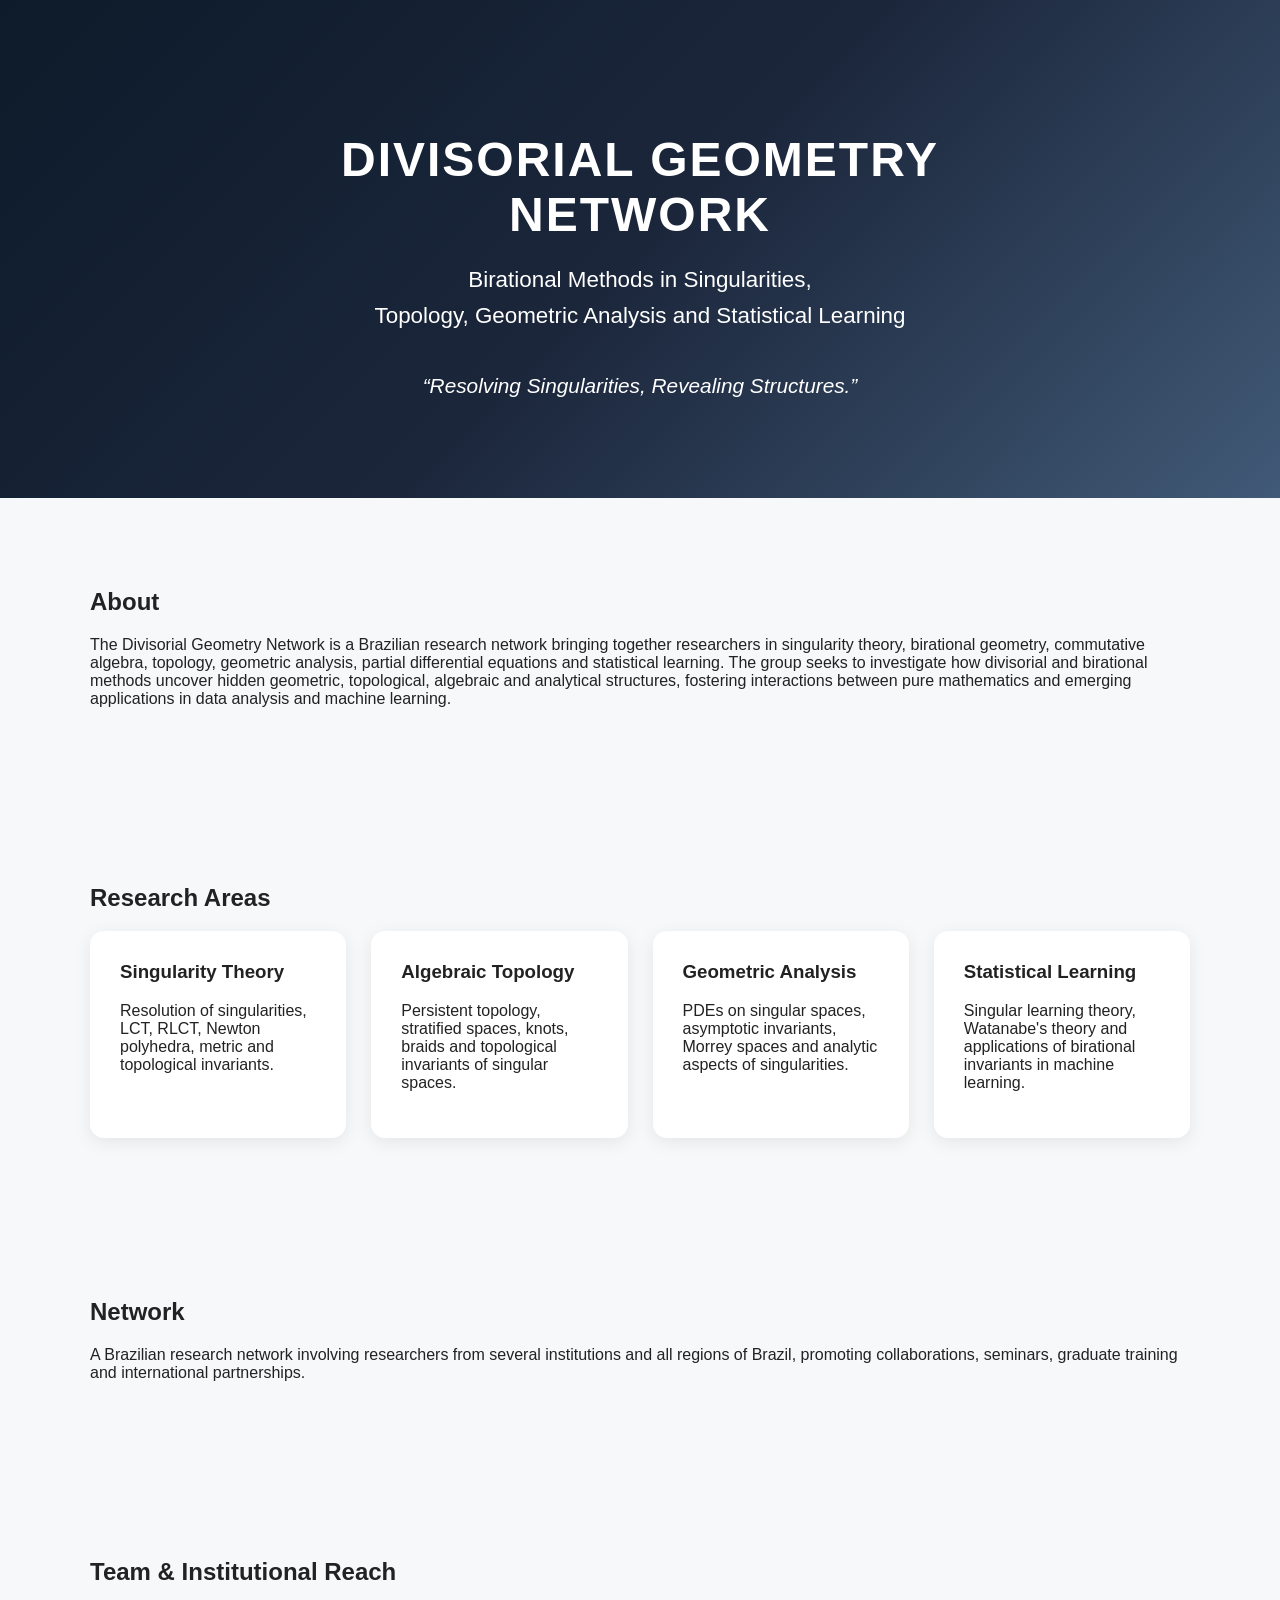
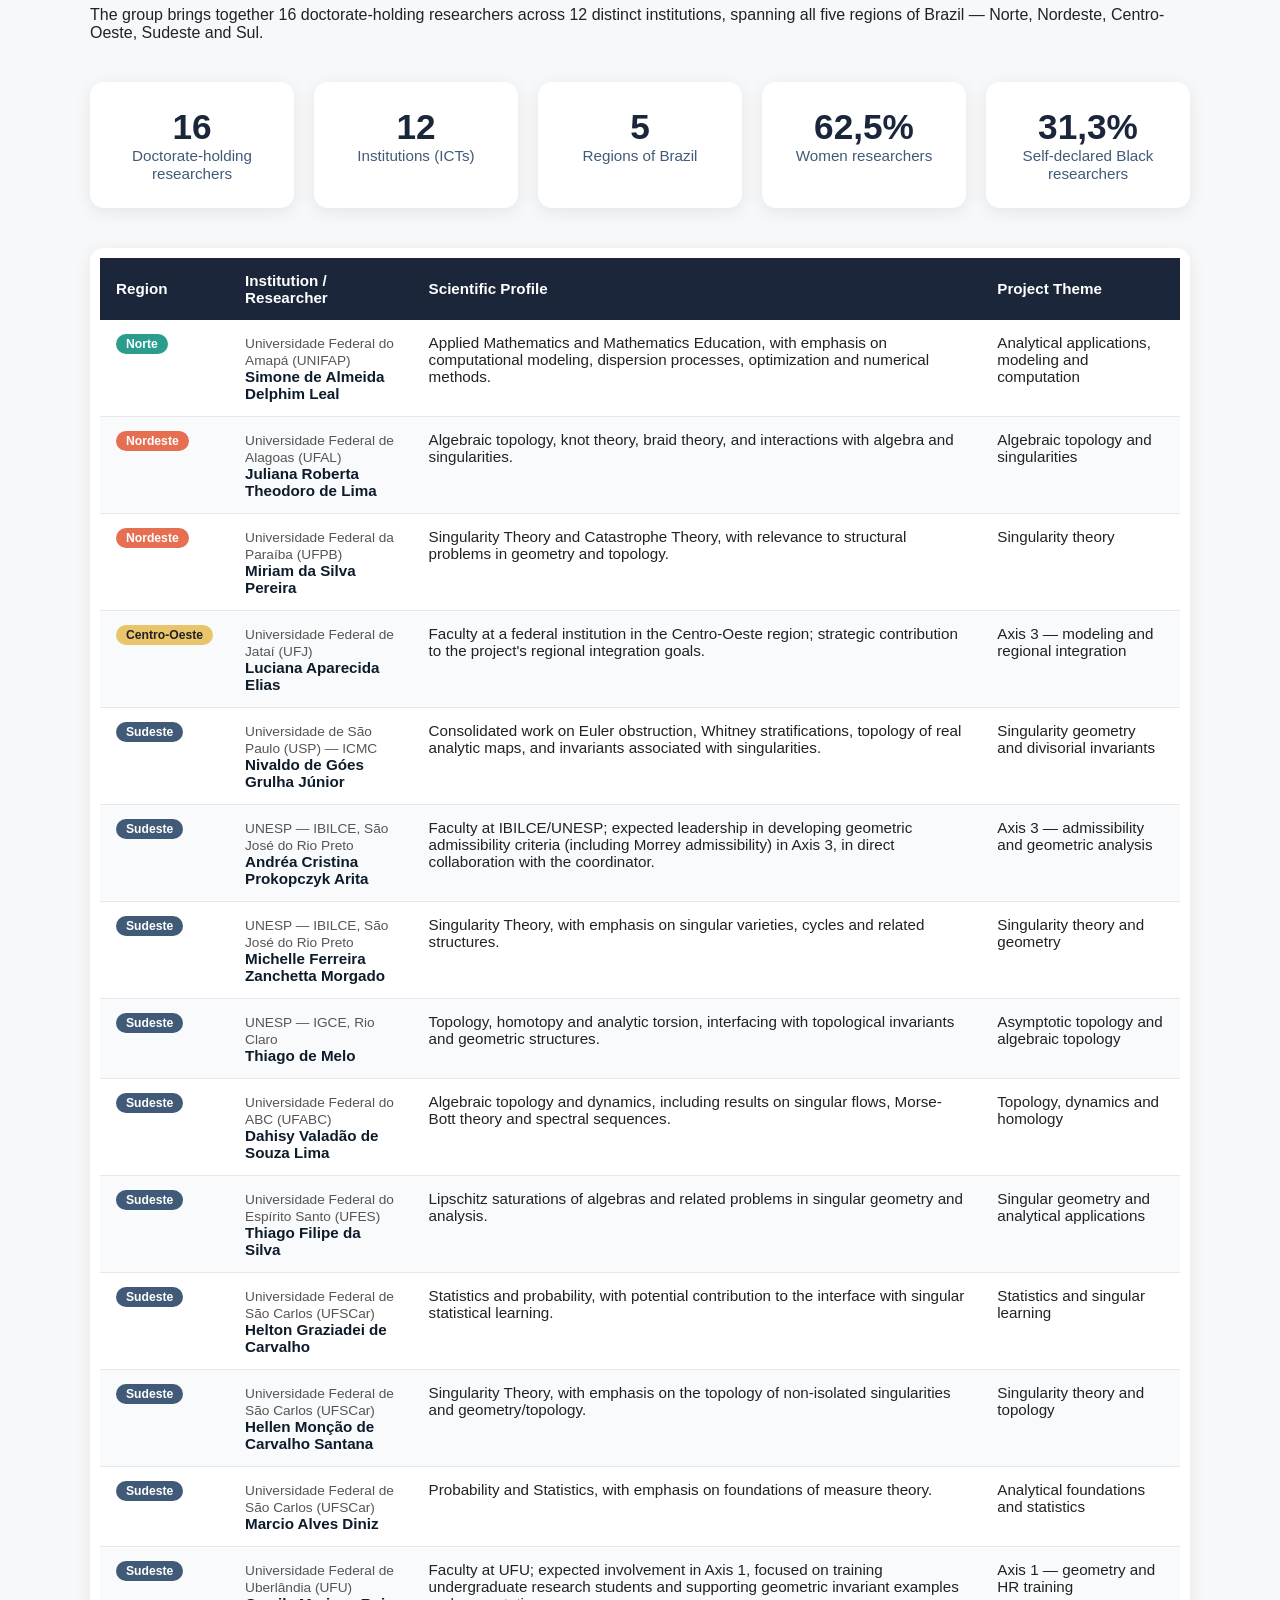
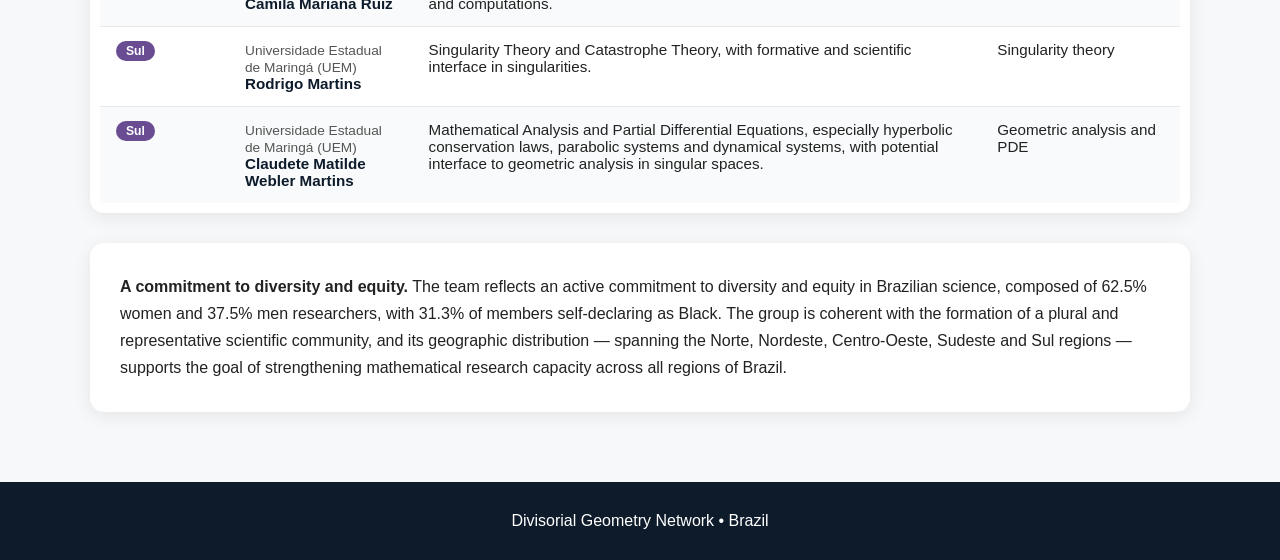
==== index.html @ b76a8fda "Add files via upload" ====
<!DOCTYPE html>
<html lang="en">
<head>
<meta charset="UTF-8">
<meta name="viewport" content="width=device-width, initial-scale=1.0">
<title>Divisorial Geometry Network</title>
<style>
body{
    margin:0;
    font-family: "Segoe UI", Arial, sans-serif;
    background:#f7f8fa;
    color:#222;
}
header{
    background:linear-gradient(135deg,#0d1b2a,#1b263b,#415a77);
    color:white;
    text-align:center;
    padding:100px 20px;
}
h1{
    font-size:3em;
    letter-spacing:2px;
    margin-bottom:20px;
}
.subtitle{
    font-size:1.4em;
    max-width:900px;
    margin:auto;
    line-height:1.6;
}
.institution{
    margin-top:30px;
    font-size:1.1em;
    opacity:0.9;
}
.motto{
    margin-top:40px;
    font-size:1.3em;
    font-style:italic;
}
section{
    max-width:1100px;
    margin:auto;
    padding:70px 30px;
}
.cards{
    display:grid;
    grid-template-columns:repeat(auto-fit,minmax(220px,1fr));
    gap:25px;
}
.card{
    background:white;
    border-radius:14px;
    padding:30px;
    box-shadow:0 4px 18px rgba(0,0,0,0.08);
}
.card h3{
    margin-top:0;
}
footer{
    background:#0d1b2a;
    color:white;
    text-align:center;
    padding:30px;
}
.stats{
    display:grid;
    grid-template-columns:repeat(auto-fit,minmax(180px,1fr));
    gap:20px;
    margin:40px 0;
}
.stat-box{
    background:white;
    border-radius:14px;
    padding:25px 15px;
    text-align:center;
    box-shadow:0 4px 18px rgba(0,0,0,0.08);
}
.stat-number{
    font-size:2.2em;
    font-weight:bold;
    color:#1b263b;
    display:block;
}
.stat-label{
    font-size:0.95em;
    color:#415a77;
    margin-top:6px;
}
.team-table-wrap{
    overflow-x:auto;
    background:white;
    border-radius:14px;
    box-shadow:0 4px 18px rgba(0,0,0,0.08);
    padding:10px;
}
table.team{
    width:100%;
    border-collapse:collapse;
    font-size:0.95em;
}
table.team th{
    background:#1b263b;
    color:white;
    text-align:left;
    padding:14px 16px;
    position:sticky;
    top:0;
}
table.team td{
    padding:14px 16px;
    border-bottom:1px solid #e6e8eb;
    vertical-align:top;
}
table.team tr:last-child td{
    border-bottom:none;
}
table.team tr:nth-child(even){
    background:#f9fafb;
}
.region-tag{
    display:inline-block;
    padding:3px 10px;
    border-radius:20px;
    font-size:0.8em;
    font-weight:600;
    color:white;
    white-space:nowrap;
}
.region-Norte{ background:#2a9d8f; }
.region-Nordeste{ background:#e76f51; }
.region-Centro-Oeste{ background:#e9c46a; color:#222; }
.region-Sudeste{ background:#415a77; }
.region-Sul{ background:#6a4c93; }
.researcher-name{
    font-weight:600;
    color:#0d1b2a;
}
.institution-name{
    color:#555;
    font-size:0.9em;
}
.diversity-note{
    background:white;
    border-radius:14px;
    padding:30px;
    box-shadow:0 4px 18px rgba(0,0,0,0.08);
    margin-top:30px;
    line-height:1.7;
}
</style>
</head>
<body>

<header>
    <h1>DIVISORIAL GEOMETRY<br>NETWORK</h1>

    <div class="subtitle">
        Birational Methods in Singularities,<br>
        Topology, Geometric Analysis and Statistical Learning
    </div>

    <div class="motto">
        “Resolving Singularities, Revealing Structures.”
    </div>
</header>

<section>
    <h2>About</h2>
    <p>
        The Divisorial Geometry Network is a Brazilian research network
        bringing together researchers in singularity theory, birational geometry,
        commutative algebra, topology, geometric analysis, partial differential
        equations and statistical learning. The group seeks to investigate how
        divisorial and birational methods uncover hidden geometric, topological,
        algebraic and analytical structures, fostering interactions between pure
        mathematics and emerging applications in data analysis and machine learning.
    </p>
</section>

<section>
    <h2>Research Areas</h2>

    <div class="cards">

        <div class="card">
            <h3>Singularity Theory</h3>
            <p>
                Resolution of singularities, LCT, RLCT, Newton polyhedra,
                metric and topological invariants.
            </p>
        </div>

        <div class="card">
            <h3>Algebraic Topology</h3>
            <p>
                Persistent topology, stratified spaces, knots, braids and
                topological invariants of singular spaces.
            </p>
        </div>

        <div class="card">
            <h3>Geometric Analysis</h3>
            <p>
                PDEs on singular spaces, asymptotic invariants,
                Morrey spaces and analytic aspects of singularities.
            </p>
        </div>

        <div class="card">
            <h3>Statistical Learning</h3>
            <p>
                Singular learning theory, Watanabe's theory and applications
                of birational invariants in machine learning.
            </p>
        </div>

    </div>
</section>

<section>
    <h2>Network</h2>
    <p>
        A Brazilian research network involving researchers from several
        institutions and all regions of Brazil, promoting collaborations,
        seminars, graduate training and international partnerships.
    </p>
</section>

<section>
    <h2>Team &amp; Institutional Reach</h2>
    <p>
        The group brings together 16 doctorate-holding researchers across 12
        distinct institutions, spanning all five regions of Brazil — Norte,
        Nordeste, Centro-Oeste, Sudeste and Sul.
    </p>

    <div class="stats">
        <div class="stat-box">
            <span class="stat-number">16</span>
            <span class="stat-label">Doctorate-holding researchers</span>
        </div>
        <div class="stat-box">
            <span class="stat-number">12</span>
            <span class="stat-label">Institutions (ICTs)</span>
        </div>
        <div class="stat-box">
            <span class="stat-number">5</span>
            <span class="stat-label">Regions of Brazil</span>
        </div>
        <div class="stat-box">
            <span class="stat-number">62,5%</span>
            <span class="stat-label">Women researchers</span>
        </div>
        <div class="stat-box">
            <span class="stat-number">31,3%</span>
            <span class="stat-label">Self-declared Black researchers</span>
        </div>
    </div>

    <div class="team-table-wrap">
        <table class="team">
            <thead>
                <tr>
                    <th>Region</th>
                    <th>Institution / Researcher</th>
                    <th>Scientific Profile</th>
                    <th>Project Theme</th>
                </tr>
            </thead>
            <tbody>
                <tr>
                    <td><span class="region-tag region-Norte">Norte</span></td>
                    <td><span class="institution-name">Universidade Federal do Amapá (UNIFAP)</span><br><span class="researcher-name">Simone de Almeida Delphim Leal</span></td>
                    <td>Applied Mathematics and Mathematics Education, with emphasis on computational modeling, dispersion processes, optimization and numerical methods.</td>
                    <td>Analytical applications, modeling and computation</td>
                </tr>
                <tr>
                    <td><span class="region-tag region-Nordeste">Nordeste</span></td>
                    <td><span class="institution-name">Universidade Federal de Alagoas (UFAL)</span><br><span class="researcher-name">Juliana Roberta Theodoro de Lima</span></td>
                    <td>Algebraic topology, knot theory, braid theory, and interactions with algebra and singularities.</td>
                    <td>Algebraic topology and singularities</td>
                </tr>
                <tr>
                    <td><span class="region-tag region-Nordeste">Nordeste</span></td>
                    <td><span class="institution-name">Universidade Federal da Paraíba (UFPB)</span><br><span class="researcher-name">Miriam da Silva Pereira</span></td>
                    <td>Singularity Theory and Catastrophe Theory, with relevance to structural problems in geometry and topology.</td>
                    <td>Singularity theory</td>
                </tr>
                <tr>
                    <td><span class="region-tag region-Centro-Oeste">Centro-Oeste</span></td>
                    <td><span class="institution-name">Universidade Federal de Jataí (UFJ)</span><br><span class="researcher-name">Luciana Aparecida Elias</span></td>
                    <td>Faculty at a federal institution in the Centro-Oeste region; strategic contribution to the project's regional integration goals.</td>
                    <td>Axis 3 — modeling and regional integration</td>
                </tr>
                <tr>
                    <td><span class="region-tag region-Sudeste">Sudeste</span></td>
                    <td><span class="institution-name">Universidade de São Paulo (USP) — ICMC</span><br><span class="researcher-name">Nivaldo de Góes Grulha Júnior</span></td>
                    <td>Consolidated work on Euler obstruction, Whitney stratifications, topology of real analytic maps, and invariants associated with singularities.</td>
                    <td>Singularity geometry and divisorial invariants</td>
                </tr>
                <tr>
                    <td><span class="region-tag region-Sudeste">Sudeste</span></td>
                    <td><span class="institution-name">UNESP — IBILCE, São José do Rio Preto</span><br><span class="researcher-name">Andréa Cristina Prokopczyk Arita</span></td>
                    <td>Faculty at IBILCE/UNESP; expected leadership in developing geometric admissibility criteria (including Morrey admissibility) in Axis 3, in direct collaboration with the coordinator.</td>
                    <td>Axis 3 — admissibility and geometric analysis</td>
                </tr>
                <tr>
                    <td><span class="region-tag region-Sudeste">Sudeste</span></td>
                    <td><span class="institution-name">UNESP — IBILCE, São José do Rio Preto</span><br><span class="researcher-name">Michelle Ferreira Zanchetta Morgado</span></td>
                    <td>Singularity Theory, with emphasis on singular varieties, cycles and related structures.</td>
                    <td>Singularity theory and geometry</td>
                </tr>
                <tr>
                    <td><span class="region-tag region-Sudeste">Sudeste</span></td>
                    <td><span class="institution-name">UNESP — IGCE, Rio Claro</span><br><span class="researcher-name">Thiago de Melo</span></td>
                    <td>Topology, homotopy and analytic torsion, interfacing with topological invariants and geometric structures.</td>
                    <td>Asymptotic topology and algebraic topology</td>
                </tr>
                <tr>
                    <td><span class="region-tag region-Sudeste">Sudeste</span></td>
                    <td><span class="institution-name">Universidade Federal do ABC (UFABC)</span><br><span class="researcher-name">Dahisy Valadão de Souza Lima</span></td>
                    <td>Algebraic topology and dynamics, including results on singular flows, Morse-Bott theory and spectral sequences.</td>
                    <td>Topology, dynamics and homology</td>
                </tr>
                <tr>
                    <td><span class="region-tag region-Sudeste">Sudeste</span></td>
                    <td><span class="institution-name">Universidade Federal do Espírito Santo (UFES)</span><br><span class="researcher-name">Thiago Filipe da Silva</span></td>
                    <td>Lipschitz saturations of algebras and related problems in singular geometry and analysis.</td>
                    <td>Singular geometry and analytical applications</td>
                </tr>
                <tr>
                    <td><span class="region-tag region-Sudeste">Sudeste</span></td>
                    <td><span class="institution-name">Universidade Federal de São Carlos (UFSCar)</span><br><span class="researcher-name">Helton Graziadei de Carvalho</span></td>
                    <td>Statistics and probability, with potential contribution to the interface with singular statistical learning.</td>
                    <td>Statistics and singular learning</td>
                </tr>
                <tr>
                    <td><span class="region-tag region-Sudeste">Sudeste</span></td>
                    <td><span class="institution-name">Universidade Federal de São Carlos (UFSCar)</span><br><span class="researcher-name">Hellen Monção de Carvalho Santana</span></td>
                    <td>Singularity Theory, with emphasis on the topology of non-isolated singularities and geometry/topology.</td>
                    <td>Singularity theory and topology</td>
                </tr>
                <tr>
                    <td><span class="region-tag region-Sudeste">Sudeste</span></td>
                    <td><span class="institution-name">Universidade Federal de São Carlos (UFSCar)</span><br><span class="researcher-name">Marcio Alves Diniz</span></td>
                    <td>Probability and Statistics, with emphasis on foundations of measure theory.</td>
                    <td>Analytical foundations and statistics</td>
                </tr>
                <tr>
                    <td><span class="region-tag region-Sudeste">Sudeste</span></td>
                    <td><span class="institution-name">Universidade Federal de Uberlândia (UFU)</span><br><span class="researcher-name">Camila Mariana Ruiz</span></td>
                    <td>Faculty at UFU; expected involvement in Axis 1, focused on training undergraduate research students and supporting geometric invariant examples and computations.</td>
                    <td>Axis 1 — geometry and HR training</td>
                </tr>
                <tr>
                    <td><span class="region-tag region-Sul">Sul</span></td>
                    <td><span class="institution-name">Universidade Estadual de Maringá (UEM)</span><br><span class="researcher-name">Rodrigo Martins</span></td>
                    <td>Singularity Theory and Catastrophe Theory, with formative and scientific interface in singularities.</td>
                    <td>Singularity theory</td>
                </tr>
                <tr>
                    <td><span class="region-tag region-Sul">Sul</span></td>
                    <td><span class="institution-name">Universidade Estadual de Maringá (UEM)</span><br><span class="researcher-name">Claudete Matilde Webler Martins</span></td>
                    <td>Mathematical Analysis and Partial Differential Equations, especially hyperbolic conservation laws, parabolic systems and dynamical systems, with potential interface to geometric analysis in singular spaces.</td>
                    <td>Geometric analysis and PDE</td>
                </tr>
            </tbody>
        </table>
    </div>

    <div class="diversity-note">
        <strong>A commitment to diversity and equity.</strong> The team reflects
        an active commitment to diversity and equity in Brazilian science,
        composed of 62.5% women and 37.5% men researchers, with 31.3% of
        members self-declaring as Black. The group is coherent with the
        formation of a plural and representative scientific community, and its
        geographic distribution — spanning the Norte, Nordeste, Centro-Oeste,
        Sudeste and Sul regions — supports the goal of strengthening
        mathematical research capacity across all regions of Brazil.
    </div>
</section>

<footer>
    Divisorial Geometry Network • Brazil
</footer>

</body>
</html>
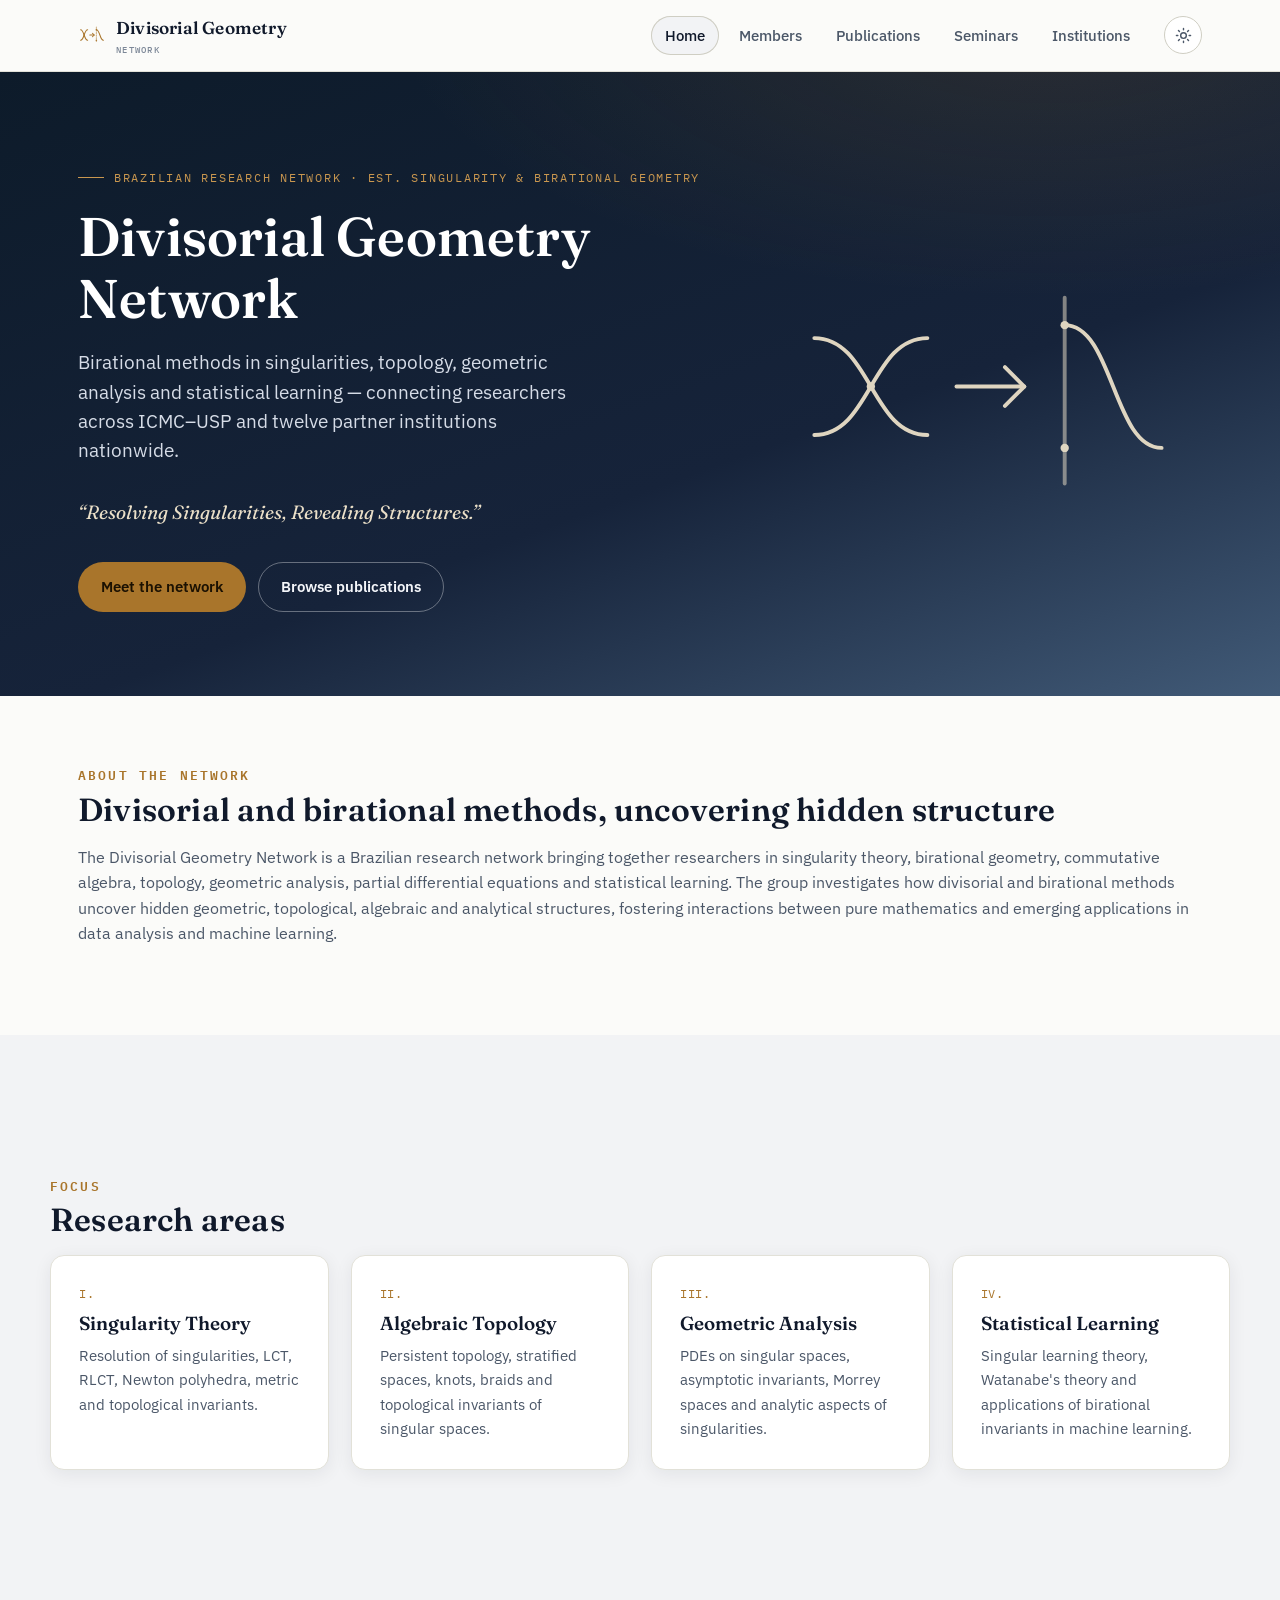
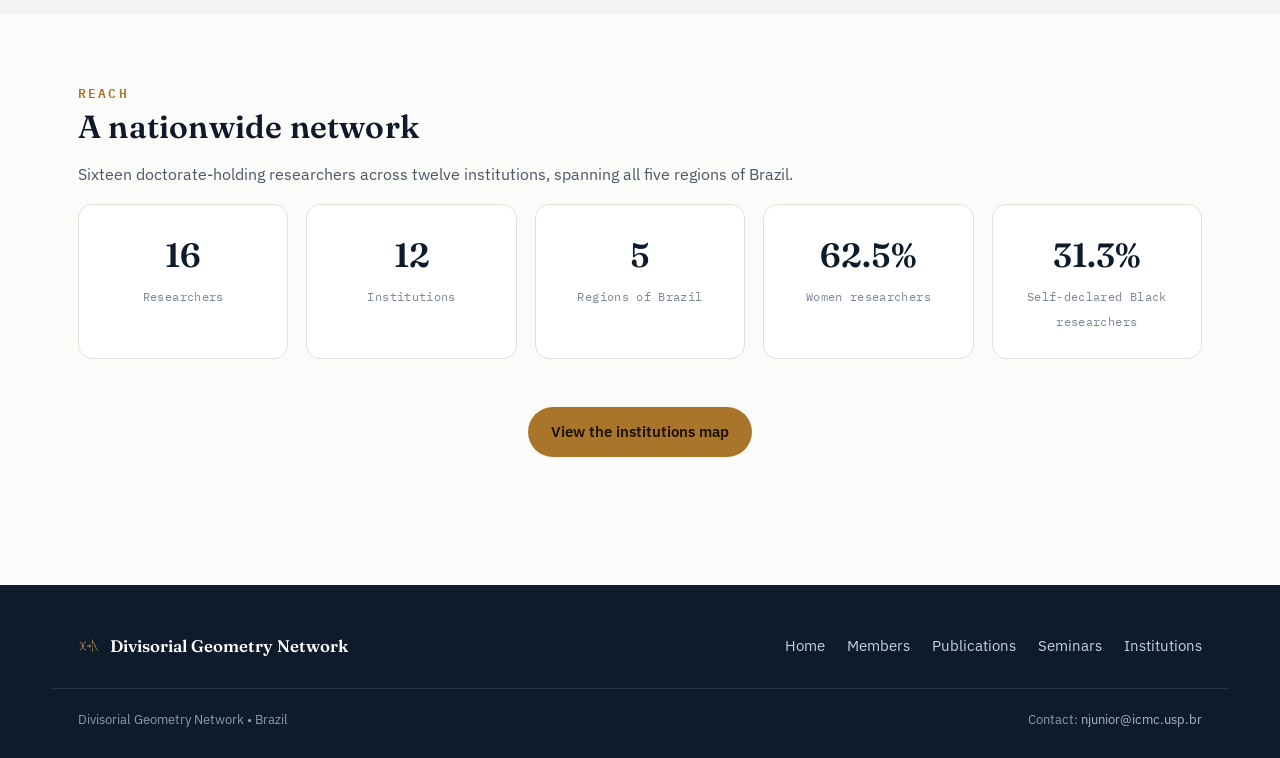
==== commit 4373e9e8: "Add files via upload" ====
--- a/index.html
+++ b/index.html
@@ -1,390 +1,106 @@
-
 <!DOCTYPE html>
 <html lang="en">
 <head>
 <meta charset="UTF-8">
 <meta name="viewport" content="width=device-width, initial-scale=1.0">
 <title>Divisorial Geometry Network</title>
-<style>
-body{
-    margin:0;
-    font-family: "Segoe UI", Arial, sans-serif;
-    background:#f7f8fa;
-    color:#222;
-}
-header{
-    background:linear-gradient(135deg,#0d1b2a,#1b263b,#415a77);
-    color:white;
-    text-align:center;
-    padding:100px 20px;
-}
-h1{
-    font-size:3em;
-    letter-spacing:2px;
-    margin-bottom:20px;
-}
-.subtitle{
-    font-size:1.4em;
-    max-width:900px;
-    margin:auto;
-    line-height:1.6;
-}
-.institution{
-    margin-top:30px;
-    font-size:1.1em;
-    opacity:0.9;
-}
-.motto{
-    margin-top:40px;
-    font-size:1.3em;
-    font-style:italic;
-}
-section{
-    max-width:1100px;
-    margin:auto;
-    padding:70px 30px;
-}
-.cards{
-    display:grid;
-    grid-template-columns:repeat(auto-fit,minmax(220px,1fr));
-    gap:25px;
-}
-.card{
-    background:white;
-    border-radius:14px;
-    padding:30px;
-    box-shadow:0 4px 18px rgba(0,0,0,0.08);
-}
-.card h3{
-    margin-top:0;
-}
-footer{
-    background:#0d1b2a;
-    color:white;
-    text-align:center;
-    padding:30px;
-}
-.stats{
-    display:grid;
-    grid-template-columns:repeat(auto-fit,minmax(180px,1fr));
-    gap:20px;
-    margin:40px 0;
-}
-.stat-box{
-    background:white;
-    border-radius:14px;
-    padding:25px 15px;
-    text-align:center;
-    box-shadow:0 4px 18px rgba(0,0,0,0.08);
-}
-.stat-number{
-    font-size:2.2em;
-    font-weight:bold;
-    color:#1b263b;
-    display:block;
-}
-.stat-label{
-    font-size:0.95em;
-    color:#415a77;
-    margin-top:6px;
-}
-.team-table-wrap{
-    overflow-x:auto;
-    background:white;
-    border-radius:14px;
-    box-shadow:0 4px 18px rgba(0,0,0,0.08);
-    padding:10px;
-}
-table.team{
-    width:100%;
-    border-collapse:collapse;
-    font-size:0.95em;
-}
-table.team th{
-    background:#1b263b;
-    color:white;
-    text-align:left;
-    padding:14px 16px;
-    position:sticky;
-    top:0;
-}
-table.team td{
-    padding:14px 16px;
-    border-bottom:1px solid #e6e8eb;
-    vertical-align:top;
-}
-table.team tr:last-child td{
-    border-bottom:none;
-}
-table.team tr:nth-child(even){
-    background:#f9fafb;
-}
-.region-tag{
-    display:inline-block;
-    padding:3px 10px;
-    border-radius:20px;
-    font-size:0.8em;
-    font-weight:600;
-    color:white;
-    white-space:nowrap;
-}
-.region-Norte{ background:#2a9d8f; }
-.region-Nordeste{ background:#e76f51; }
-.region-Centro-Oeste{ background:#e9c46a; color:#222; }
-.region-Sudeste{ background:#415a77; }
-.region-Sul{ background:#6a4c93; }
-.researcher-name{
-    font-weight:600;
-    color:#0d1b2a;
-}
-.institution-name{
-    color:#555;
-    font-size:0.9em;
-}
-.diversity-note{
-    background:white;
-    border-radius:14px;
-    padding:30px;
-    box-shadow:0 4px 18px rgba(0,0,0,0.08);
-    margin-top:30px;
-    line-height:1.7;
-}
-</style>
+<meta name="description" content="A Brazilian research network working at the intersection of singularity theory, birational geometry, topology, geometric analysis and statistical learning.">
+<link rel="icon" href="data:image/svg+xml,%3Csvg xmlns='http://www.w3.org/2000/svg' viewBox='0 0 64 64'%3E%3Cg fill='none' stroke='%230D1B2A' stroke-width='3'%3E%3Cpath d='M6 20 C 14 20, 14 44, 22 44'/%3E%3Cpath d='M6 44 C 14 44, 14 20, 22 20'/%3E%3Cline x1='42' y1='14' x2='42' y2='50'/%3E%3Cpath d='M42 20 C 50 20, 50 44, 58 44'/%3E%3C/g%3E%3C/svg%3E">
+<link rel="stylesheet" href="assets/style.css">
 </head>
 <body>
 
-<header>
-    <h1>DIVISORIAL GEOMETRY<br>NETWORK</h1>
+<div id="site-header"></div>
 
-    <div class="subtitle">
-        Birational Methods in Singularities,<br>
-        Topology, Geometric Analysis and Statistical Learning
+<main id="main">
+
+  <section class="hero">
+    <div class="hero-inner">
+      <div>
+        <div class="hero-eyebrow">Brazilian research network &middot; est. singularity &amp; birational geometry</div>
+        <h1>Divisorial Geometry Network</h1>
+        <p class="lede">Birational methods in singularities, topology, geometric analysis and statistical learning — connecting researchers across ICMC&ndash;USP and twelve partner institutions nationwide.</p>
+        <div class="hero-motto">&ldquo;Resolving Singularities, Revealing Structures.&rdquo;</div>
+        <div class="hero-actions">
+          <a class="btn btn-primary" href="members.html">Meet the network</a>
+          <a class="btn btn-ghost" href="publications.html">Browse publications</a>
+        </div>
+      </div>
+      <div class="hero-diagram" aria-hidden="true">
+        <svg viewBox="0 0 260 200" xmlns="http://www.w3.org/2000/svg" fill="none" stroke="currentColor" stroke-width="2.4" stroke-linecap="round" stroke-linejoin="round">
+          <path d="M20 70 C 55 70, 55 130, 90 130" />
+          <path d="M20 130 C 55 130, 55 70, 90 70" />
+          <circle cx="55" cy="100" r="2.6" fill="currentColor" stroke="none" />
+          <path d="M108 100 H 150" />
+          <path d="M138 88 L 150 100 L 138 112" />
+          <line x1="175" y1="45" x2="175" y2="160" stroke-dasharray="4 5" opacity="0.55" />
+          <path d="M175 62 C 205 62, 205 138, 235 138" />
+          <circle cx="175" cy="62" r="2.6" fill="currentColor" stroke="none" />
+          <circle cx="175" cy="138" r="2.6" fill="currentColor" stroke="none" />
+        </svg>
+      </div>
     </div>
+  </section>
 
-    <div class="motto">
-        “Resolving Singularities, Revealing Structures.”
+  <section class="section" id="about">
+    <h2><span class="eyebrow">About the network</span>Divisorial and birational methods, uncovering hidden structure</h2>
+    <p>
+      The Divisorial Geometry Network is a Brazilian research network bringing together
+      researchers in singularity theory, birational geometry, commutative algebra, topology,
+      geometric analysis, partial differential equations and statistical learning. The group
+      investigates how divisorial and birational methods uncover hidden geometric, topological,
+      algebraic and analytical structures, fostering interactions between pure mathematics and
+      emerging applications in data analysis and machine learning.
+    </p>
+  </section>
+
+  <section class="section alt">
+    <div class="container">
+      <h2><span class="eyebrow">Focus</span>Research areas</h2>
+      <div class="cards">
+        <div class="card">
+          <span class="card-index">I.</span>
+          <h3>Singularity Theory</h3>
+          <p>Resolution of singularities, LCT, RLCT, Newton polyhedra, metric and topological invariants.</p>
+        </div>
+        <div class="card">
+          <span class="card-index">II.</span>
+          <h3>Algebraic Topology</h3>
+          <p>Persistent topology, stratified spaces, knots, braids and topological invariants of singular spaces.</p>
+        </div>
+        <div class="card">
+          <span class="card-index">III.</span>
+          <h3>Geometric Analysis</h3>
+          <p>PDEs on singular spaces, asymptotic invariants, Morrey spaces and analytic aspects of singularities.</p>
+        </div>
+        <div class="card">
+          <span class="card-index">IV.</span>
+          <h3>Statistical Learning</h3>
+          <p>Singular learning theory, Watanabe's theory and applications of birational invariants in machine learning.</p>
+        </div>
+      </div>
     </div>
-</header>
+  </section>
 
-<section>
-    <h2>About</h2>
-    <p>
-        The Divisorial Geometry Network is a Brazilian research network
-        bringing together researchers in singularity theory, birational geometry,
-        commutative algebra, topology, geometric analysis, partial differential
-        equations and statistical learning. The group seeks to investigate how
-        divisorial and birational methods uncover hidden geometric, topological,
-        algebraic and analytical structures, fostering interactions between pure
-        mathematics and emerging applications in data analysis and machine learning.
+  <section class="section">
+    <h2><span class="eyebrow">Reach</span>A nationwide network</h2>
+    <p>Sixteen doctorate-holding researchers across twelve institutions, spanning all five regions of Brazil.</p>
+    <div class="stats">
+      <div class="stat-box"><span class="stat-number">16</span><span class="stat-label">Researchers</span></div>
+      <div class="stat-box"><span class="stat-number">12</span><span class="stat-label">Institutions</span></div>
+      <div class="stat-box"><span class="stat-number">5</span><span class="stat-label">Regions of Brazil</span></div>
+      <div class="stat-box"><span class="stat-number">62.5%</span><span class="stat-label">Women researchers</span></div>
+      <div class="stat-box"><span class="stat-number">31.3%</span><span class="stat-label">Self-declared Black researchers</span></div>
+    </div>
+    <p class="text-center mt-lg">
+      <a class="btn btn-primary" href="institutions.html">View the institutions map</a>
     </p>
-</section>
+  </section>
 
-<section>
-    <h2>Research Areas</h2>
+</main>
 
-    <div class="cards">
+<div id="site-footer"></div>
 
-        <div class="card">
-            <h3>Singularity Theory</h3>
-            <p>
-                Resolution of singularities, LCT, RLCT, Newton polyhedra,
-                metric and topological invariants.
-            </p>
-        </div>
-
-        <div class="card">
-            <h3>Algebraic Topology</h3>
-            <p>
-                Persistent topology, stratified spaces, knots, braids and
-                topological invariants of singular spaces.
-            </p>
-        </div>
-
-        <div class="card">
-            <h3>Geometric Analysis</h3>
-            <p>
-                PDEs on singular spaces, asymptotic invariants,
-                Morrey spaces and analytic aspects of singularities.
-            </p>
-        </div>
-
-        <div class="card">
-            <h3>Statistical Learning</h3>
-            <p>
-                Singular learning theory, Watanabe's theory and applications
-                of birational invariants in machine learning.
-            </p>
-        </div>
-
-    </div>
-</section>
-
-<section>
-    <h2>Network</h2>
-    <p>
-        A Brazilian research network involving researchers from several
-        institutions and all regions of Brazil, promoting collaborations,
-        seminars, graduate training and international partnerships.
-    </p>
-</section>
-
-<section>
-    <h2>Team &amp; Institutional Reach</h2>
-    <p>
-        The group brings together 16 doctorate-holding researchers across 12
-        distinct institutions, spanning all five regions of Brazil — Norte,
-        Nordeste, Centro-Oeste, Sudeste and Sul.
-    </p>
-
-    <div class="stats">
-        <div class="stat-box">
-            <span class="stat-number">16</span>
-            <span class="stat-label">Doctorate-holding researchers</span>
-        </div>
-        <div class="stat-box">
-            <span class="stat-number">12</span>
-            <span class="stat-label">Institutions (ICTs)</span>
-        </div>
-        <div class="stat-box">
-            <span class="stat-number">5</span>
-            <span class="stat-label">Regions of Brazil</span>
-        </div>
-        <div class="stat-box">
-            <span class="stat-number">62,5%</span>
-            <span class="stat-label">Women researchers</span>
-        </div>
-        <div class="stat-box">
-            <span class="stat-number">31,3%</span>
-            <span class="stat-label">Self-declared Black researchers</span>
-        </div>
-    </div>
-
-    <div class="team-table-wrap">
-        <table class="team">
-            <thead>
-                <tr>
-                    <th>Region</th>
-                    <th>Institution / Researcher</th>
-                    <th>Scientific Profile</th>
-                    <th>Project Theme</th>
-                </tr>
-            </thead>
-            <tbody>
-                <tr>
-                    <td><span class="region-tag region-Norte">Norte</span></td>
-                    <td><span class="institution-name">Universidade Federal do Amapá (UNIFAP)</span><br><span class="researcher-name">Simone de Almeida Delphim Leal</span></td>
-                    <td>Applied Mathematics and Mathematics Education, with emphasis on computational modeling, dispersion processes, optimization and numerical methods.</td>
-                    <td>Analytical applications, modeling and computation</td>
-                </tr>
-                <tr>
-                    <td><span class="region-tag region-Nordeste">Nordeste</span></td>
-                    <td><span class="institution-name">Universidade Federal de Alagoas (UFAL)</span><br><span class="researcher-name">Juliana Roberta Theodoro de Lima</span></td>
-                    <td>Algebraic topology, knot theory, braid theory, and interactions with algebra and singularities.</td>
-                    <td>Algebraic topology and singularities</td>
-                </tr>
-                <tr>
-                    <td><span class="region-tag region-Nordeste">Nordeste</span></td>
-                    <td><span class="institution-name">Universidade Federal da Paraíba (UFPB)</span><br><span class="researcher-name">Miriam da Silva Pereira</span></td>
-                    <td>Singularity Theory and Catastrophe Theory, with relevance to structural problems in geometry and topology.</td>
-                    <td>Singularity theory</td>
-                </tr>
-                <tr>
-                    <td><span class="region-tag region-Centro-Oeste">Centro-Oeste</span></td>
-                    <td><span class="institution-name">Universidade Federal de Jataí (UFJ)</span><br><span class="researcher-name">Luciana Aparecida Elias</span></td>
-                    <td>Faculty at a federal institution in the Centro-Oeste region; strategic contribution to the project's regional integration goals.</td>
-                    <td>Axis 3 — modeling and regional integration</td>
-                </tr>
-                <tr>
-                    <td><span class="region-tag region-Sudeste">Sudeste</span></td>
-                    <td><span class="institution-name">Universidade de São Paulo (USP) — ICMC</span><br><span class="researcher-name">Nivaldo de Góes Grulha Júnior</span></td>
-                    <td>Consolidated work on Euler obstruction, Whitney stratifications, topology of real analytic maps, and invariants associated with singularities.</td>
-                    <td>Singularity geometry and divisorial invariants</td>
-                </tr>
-                <tr>
-                    <td><span class="region-tag region-Sudeste">Sudeste</span></td>
-                    <td><span class="institution-name">UNESP — IBILCE, São José do Rio Preto</span><br><span class="researcher-name">Andréa Cristina Prokopczyk Arita</span></td>
-                    <td>Faculty at IBILCE/UNESP; expected leadership in developing geometric admissibility criteria (including Morrey admissibility) in Axis 3, in direct collaboration with the coordinator.</td>
-                    <td>Axis 3 — admissibility and geometric analysis</td>
-                </tr>
-                <tr>
-                    <td><span class="region-tag region-Sudeste">Sudeste</span></td>
-                    <td><span class="institution-name">UNESP — IBILCE, São José do Rio Preto</span><br><span class="researcher-name">Michelle Ferreira Zanchetta Morgado</span></td>
-                    <td>Singularity Theory, with emphasis on singular varieties, cycles and related structures.</td>
-                    <td>Singularity theory and geometry</td>
-                </tr>
-                <tr>
-                    <td><span class="region-tag region-Sudeste">Sudeste</span></td>
-                    <td><span class="institution-name">UNESP — IGCE, Rio Claro</span><br><span class="researcher-name">Thiago de Melo</span></td>
-                    <td>Topology, homotopy and analytic torsion, interfacing with topological invariants and geometric structures.</td>
-                    <td>Asymptotic topology and algebraic topology</td>
-                </tr>
-                <tr>
-                    <td><span class="region-tag region-Sudeste">Sudeste</span></td>
-                    <td><span class="institution-name">Universidade Federal do ABC (UFABC)</span><br><span class="researcher-name">Dahisy Valadão de Souza Lima</span></td>
-                    <td>Algebraic topology and dynamics, including results on singular flows, Morse-Bott theory and spectral sequences.</td>
-                    <td>Topology, dynamics and homology</td>
-                </tr>
-                <tr>
-                    <td><span class="region-tag region-Sudeste">Sudeste</span></td>
-                    <td><span class="institution-name">Universidade Federal do Espírito Santo (UFES)</span><br><span class="researcher-name">Thiago Filipe da Silva</span></td>
-                    <td>Lipschitz saturations of algebras and related problems in singular geometry and analysis.</td>
-                    <td>Singular geometry and analytical applications</td>
-                </tr>
-                <tr>
-                    <td><span class="region-tag region-Sudeste">Sudeste</span></td>
-                    <td><span class="institution-name">Universidade Federal de São Carlos (UFSCar)</span><br><span class="researcher-name">Helton Graziadei de Carvalho</span></td>
-                    <td>Statistics and probability, with potential contribution to the interface with singular statistical learning.</td>
-                    <td>Statistics and singular learning</td>
-                </tr>
-                <tr>
-                    <td><span class="region-tag region-Sudeste">Sudeste</span></td>
-                    <td><span class="institution-name">Universidade Federal de São Carlos (UFSCar)</span><br><span class="researcher-name">Hellen Monção de Carvalho Santana</span></td>
-                    <td>Singularity Theory, with emphasis on the topology of non-isolated singularities and geometry/topology.</td>
-                    <td>Singularity theory and topology</td>
-                </tr>
-                <tr>
-                    <td><span class="region-tag region-Sudeste">Sudeste</span></td>
-                    <td><span class="institution-name">Universidade Federal de São Carlos (UFSCar)</span><br><span class="researcher-name">Marcio Alves Diniz</span></td>
-                    <td>Probability and Statistics, with emphasis on foundations of measure theory.</td>
-                    <td>Analytical foundations and statistics</td>
-                </tr>
-                <tr>
-                    <td><span class="region-tag region-Sudeste">Sudeste</span></td>
-                    <td><span class="institution-name">Universidade Federal de Uberlândia (UFU)</span><br><span class="researcher-name">Camila Mariana Ruiz</span></td>
-                    <td>Faculty at UFU; expected involvement in Axis 1, focused on training undergraduate research students and supporting geometric invariant examples and computations.</td>
-                    <td>Axis 1 — geometry and HR training</td>
-                </tr>
-                <tr>
-                    <td><span class="region-tag region-Sul">Sul</span></td>
-                    <td><span class="institution-name">Universidade Estadual de Maringá (UEM)</span><br><span class="researcher-name">Rodrigo Martins</span></td>
-                    <td>Singularity Theory and Catastrophe Theory, with formative and scientific interface in singularities.</td>
-                    <td>Singularity theory</td>
-                </tr>
-                <tr>
-                    <td><span class="region-tag region-Sul">Sul</span></td>
-                    <td><span class="institution-name">Universidade Estadual de Maringá (UEM)</span><br><span class="researcher-name">Claudete Matilde Webler Martins</span></td>
-                    <td>Mathematical Analysis and Partial Differential Equations, especially hyperbolic conservation laws, parabolic systems and dynamical systems, with potential interface to geometric analysis in singular spaces.</td>
-                    <td>Geometric analysis and PDE</td>
-                </tr>
-            </tbody>
-        </table>
-    </div>
-
-    <div class="diversity-note">
-        <strong>A commitment to diversity and equity.</strong> The team reflects
-        an active commitment to diversity and equity in Brazilian science,
-        composed of 62.5% women and 37.5% men researchers, with 31.3% of
-        members self-declaring as Black. The group is coherent with the
-        formation of a plural and representative scientific community, and its
-        geographic distribution — spanning the Norte, Nordeste, Centro-Oeste,
-        Sudeste and Sul regions — supports the goal of strengthening
-        mathematical research capacity across all regions of Brazil.
-    </div>
-</section>
-
-<footer>
-    Divisorial Geometry Network • Brazil
-</footer>
-
+<script src="assets/script.js"></script>
 </body>
 </html>
--- a/assets/style.css
+++ b/assets/style.css
@@ -0,0 +1,721 @@
+/* ============================================================
+   Divisorial Geometry Network — shared stylesheet
+   ============================================================ */
+
+@import url('https://fonts.googleapis.com/css2?family=Fraunces:opsz,wght@9..144,400;9..144,500;9..144,600;9..144,700&family=IBM+Plex+Sans:wght@400;500;600;700&family=IBM+Plex+Mono:wght@400;500;600&display=swap');
+
+:root{
+  color-scheme: light;
+
+  /* -- palette (light) -- */
+  --bg:            #FBFBF9;
+  --bg-canvas:     #F2F3F5;
+  --bg-card:       #FFFFFF;
+  --ink:           #10192B;
+  --ink-soft:      #4B5768;
+  --ink-faint:     #7C8797;
+  --navy:          #0D1B2A;
+  --navy-2:        #16233A;
+  --steel:         #415A77;
+  --accent:        #A9752B;   /* brass / bronze — academic seal, not terracotta */
+  --accent-soft:   #C9974F;
+  --line:          #E2E1D8;
+  --line-strong:   #CFCEC3;
+  --shadow:        0 4px 18px rgba(13,27,42,0.07);
+  --shadow-lg:     0 12px 40px rgba(13,27,42,0.12);
+
+  /* region tag colors (shared both themes) */
+  --r-norte:        #2a9d8f;
+  --r-nordeste:     #c1613f;
+  --r-centrooeste:  #b8862b;
+  --r-sudeste:      #415a77;
+  --r-sul:          #6a4c93;
+
+  --radius-sm: 8px;
+  --radius: 14px;
+  --radius-lg: 22px;
+
+  --font-display: 'Fraunces', 'Iowan Old Style', serif;
+  --font-body: 'IBM Plex Sans', -apple-system, BlinkMacSystemFont, 'Segoe UI', sans-serif;
+  --font-mono: 'IBM Plex Mono', ui-monospace, Menlo, monospace;
+
+  --maxw: 1180px;
+}
+
+html[data-theme="dark"]{
+  color-scheme: dark;
+  --bg:            #0A1119;
+  --bg-canvas:     #0E1720;
+  --bg-card:       #121C29;
+  --ink:           #EAEDF1;
+  --ink-soft:      #AFBACB;
+  --ink-faint:     #7E8AA0;
+  --navy:          #060B12;
+  --navy-2:        #0F1826;
+  --steel:         #7C93B3;
+  --accent:        #D3A65C;
+  --accent-soft:   #E4C084;
+  --line:          rgba(255,255,255,0.09);
+  --line-strong:   rgba(255,255,255,0.16);
+  --shadow:        0 4px 18px rgba(0,0,0,0.35);
+  --shadow-lg:     0 16px 48px rgba(0,0,0,0.5);
+}
+
+*{ box-sizing:border-box; }
+
+html{ scroll-behavior:smooth; }
+
+body{
+  margin:0;
+  background:var(--bg);
+  color:var(--ink);
+  font-family:var(--font-body);
+  font-size:16px;
+  line-height:1.6;
+  -webkit-font-smoothing:antialiased;
+  transition:background .25s ease, color .25s ease;
+}
+
+img,svg{ max-width:100%; }
+
+a{ color:inherit; text-decoration:none; }
+
+h1,h2,h3,h4{
+  font-family:var(--font-display);
+  font-weight:600;
+  line-height:1.15;
+  margin:0 0 .5em;
+  color:var(--ink);
+}
+
+h2{
+  font-size:2em;
+  letter-spacing:.2px;
+}
+
+h2 .eyebrow{
+  display:block;
+  font-family:var(--font-mono);
+  font-size:.42em;
+  font-weight:600;
+  letter-spacing:.16em;
+  text-transform:uppercase;
+  color:var(--accent);
+  margin-bottom:.6em;
+}
+
+p{ color:var(--ink-soft); margin:0 0 1em; }
+
+.container{
+  max-width:var(--maxw);
+  margin:0 auto;
+  padding:0 28px;
+}
+
+:focus-visible{
+  outline:2px solid var(--accent);
+  outline-offset:3px;
+}
+
+/* ---------------- Skip link ---------------- */
+.skip-link{
+  position:absolute;
+  left:-999px;
+  top:auto;
+  background:var(--accent);
+  color:#fff;
+  padding:10px 16px;
+  border-radius:0 0 8px 0;
+  z-index:200;
+}
+.skip-link:focus{ left:0; top:0; }
+
+/* ---------------- Top navigation ---------------- */
+.site-header{
+  position:sticky;
+  top:0;
+  z-index:100;
+  background:color-mix(in srgb, var(--bg) 88%, transparent);
+  backdrop-filter:blur(10px);
+  border-bottom:1px solid var(--line);
+}
+
+.nav{
+  max-width:var(--maxw);
+  margin:0 auto;
+  padding:14px 28px;
+  display:flex;
+  align-items:center;
+  gap:20px;
+}
+
+.brand{
+  display:flex;
+  align-items:center;
+  gap:10px;
+  font-family:var(--font-display);
+  font-weight:600;
+  font-size:1.08em;
+  letter-spacing:.2px;
+  color:var(--ink);
+  margin-right:auto;
+}
+.brand svg{ width:28px; height:28px; color:var(--accent); flex-shrink:0; }
+.brand-word-primary{ display:block; }
+.brand-word-secondary{
+  display:block;
+  font-family:var(--font-mono);
+  font-size:.56rem;
+  font-weight:500;
+  letter-spacing:.14em;
+  text-transform:uppercase;
+  color:var(--ink-faint);
+  margin-top:1px;
+}
+
+.nav-links{
+  display:flex;
+  align-items:center;
+  gap:6px;
+  list-style:none;
+  margin:0;
+  padding:0;
+}
+.nav-links a{
+  display:block;
+  padding:8px 14px;
+  border-radius:100px;
+  font-size:.92em;
+  font-weight:500;
+  color:var(--ink-soft);
+  transition:background .15s ease, color .15s ease;
+}
+.nav-links a:hover{ background:var(--bg-canvas); color:var(--ink); }
+.nav-links a[aria-current="page"]{
+  color:var(--ink);
+  background:var(--bg-canvas);
+  box-shadow:inset 0 0 0 1px var(--line-strong);
+}
+
+.theme-toggle{
+  display:inline-flex;
+  align-items:center;
+  justify-content:center;
+  width:38px;
+  height:38px;
+  border-radius:50%;
+  border:1px solid var(--line-strong);
+  background:var(--bg-card);
+  color:var(--ink-soft);
+  cursor:pointer;
+  flex-shrink:0;
+}
+.theme-toggle:hover{ color:var(--accent); border-color:var(--accent); }
+.theme-toggle svg{ width:17px; height:17px; }
+.theme-toggle .icon-moon{ display:none; }
+html[data-theme="dark"] .theme-toggle .icon-sun{ display:none; }
+html[data-theme="dark"] .theme-toggle .icon-moon{ display:block; }
+
+.nav-toggle{
+  display:none;
+  width:40px; height:40px;
+  border-radius:8px;
+  border:1px solid var(--line-strong);
+  background:var(--bg-card);
+  color:var(--ink);
+  cursor:pointer;
+  align-items:center;
+  justify-content:center;
+}
+.nav-toggle svg{ width:18px; height:18px; }
+
+@media (max-width:860px){
+  .nav-toggle{ display:inline-flex; }
+  .nav-links{
+    position:fixed;
+    inset:64px 0 0 0;
+    height:calc(100vh - 64px);
+    background:var(--bg);
+    flex-direction:column;
+    align-items:stretch;
+    padding:18px;
+    gap:4px;
+    transform:translateY(-8px);
+    opacity:0;
+    pointer-events:none;
+    transition:opacity .18s ease, transform .18s ease;
+    border-top:1px solid var(--line);
+  }
+  .nav-links.open{
+    opacity:1; transform:translateY(0); pointer-events:auto;
+  }
+  .nav-links a{ padding:14px 16px; font-size:1.02em; }
+}
+
+/* ---------------- Hero ---------------- */
+.hero{
+  position:relative;
+  background:
+    radial-gradient(1100px 480px at 82% -10%, color-mix(in srgb, var(--accent) 16%, transparent), transparent 60%),
+    linear-gradient(160deg, var(--navy), var(--navy-2) 60%, var(--steel));
+  color:#F4F6FA;
+  overflow:hidden;
+}
+.hero-inner{
+  max-width:var(--maxw);
+  margin:0 auto;
+  padding:96px 28px 84px;
+  display:grid;
+  grid-template-columns:1.15fr .85fr;
+  gap:40px;
+  align-items:center;
+}
+.hero-eyebrow{
+  font-family:var(--font-mono);
+  font-size:.78em;
+  letter-spacing:.14em;
+  text-transform:uppercase;
+  color:var(--accent-soft);
+  margin-bottom:18px;
+  display:flex;
+  align-items:center;
+  gap:10px;
+}
+.hero-eyebrow::before{
+  content:"";
+  width:26px; height:1px;
+  background:var(--accent-soft);
+  display:inline-block;
+}
+.hero h1{
+  color:#fff;
+  font-size:clamp(2.3em, 5vw, 3.4em);
+  letter-spacing:.2px;
+  margin-bottom:.32em;
+}
+.hero .lede{
+  color:#D6DCE7;
+  font-size:1.18em;
+  max-width:46ch;
+  line-height:1.55;
+}
+.hero-motto{
+  margin-top:32px;
+  font-family:var(--font-display);
+  font-style:italic;
+  font-size:1.2em;
+  color:#EADFC8;
+}
+.hero-actions{
+  margin-top:34px;
+  display:flex;
+  gap:12px;
+  flex-wrap:wrap;
+}
+
+.btn{
+  display:inline-flex;
+  align-items:center;
+  gap:8px;
+  padding:12px 22px;
+  border-radius:100px;
+  font-weight:600;
+  font-size:.94em;
+  border:1px solid transparent;
+  cursor:pointer;
+  transition:transform .15s ease, background .15s ease, border-color .15s ease;
+}
+.btn:hover{ transform:translateY(-1px); }
+.btn-primary{ background:var(--accent); color:#1B1102; }
+.btn-primary:hover{ background:var(--accent-soft); }
+.btn-ghost{
+  background:transparent;
+  color:#F4F6FA;
+  border-color:rgba(255,255,255,.35);
+}
+.btn-ghost:hover{ border-color:#fff; }
+
+.hero-diagram{
+  justify-self:end;
+  width:100%;
+  max-width:420px;
+  color:#EADFC8;
+  opacity:.95;
+}
+.hero-diagram svg{ width:100%; height:auto; }
+.hero-diagram path,
+.hero-diagram line,
+.hero-diagram circle{
+  stroke-dasharray: 400;
+  stroke-dashoffset: 400;
+  animation: draw 2.1s ease forwards;
+}
+.hero-diagram circle{ animation-duration: .6s; animation-delay:1.4s; }
+@keyframes draw{ to{ stroke-dashoffset:0; } }
+@media (prefers-reduced-motion: reduce){
+  .hero-diagram path, .hero-diagram line, .hero-diagram circle{
+    animation:none; stroke-dashoffset:0;
+  }
+}
+
+@media (max-width:900px){
+  .hero-inner{ grid-template-columns:1fr; }
+  .hero-diagram{ justify-self:start; max-width:280px; }
+}
+
+/* ---------------- Sections / cards ---------------- */
+section.section{
+  max-width:var(--maxw);
+  margin:0 auto;
+  padding:72px 28px;
+}
+section.section.alt{
+  max-width:none;
+  background:var(--bg-canvas);
+}
+section.section.alt > .container{ padding:72px 0; max-width:var(--maxw); margin:0 auto; }
+
+.cards{
+  display:grid;
+  grid-template-columns:repeat(auto-fit,minmax(230px,1fr));
+  gap:22px;
+}
+.card{
+  background:var(--bg-card);
+  border:1px solid var(--line);
+  border-radius:var(--radius);
+  padding:28px;
+  box-shadow:var(--shadow);
+}
+.card h3{ margin-bottom:.4em; font-size:1.18em; }
+.card p{ margin:0; font-size:.96em; }
+
+.card-index{
+  font-family:var(--font-mono);
+  font-size:.75em;
+  color:var(--accent);
+  letter-spacing:.06em;
+  margin-bottom:10px;
+  display:block;
+}
+
+/* ---------------- Stats ---------------- */
+.stats{
+  display:grid;
+  grid-template-columns:repeat(auto-fit,minmax(170px,1fr));
+  gap:18px;
+}
+.stat-box{
+  background:var(--bg-card);
+  border:1px solid var(--line);
+  border-radius:var(--radius);
+  padding:24px 16px;
+  text-align:center;
+}
+.stat-number{
+  font-family:var(--font-display);
+  font-size:2.1em;
+  font-weight:600;
+  color:var(--navy);
+  display:block;
+}
+html[data-theme="dark"] .stat-number{ color:var(--ink); }
+.stat-label{
+  font-family:var(--font-mono);
+  font-size:.74em;
+  letter-spacing:.03em;
+  color:var(--ink-faint);
+  margin-top:6px;
+}
+
+/* ---------------- Members ---------------- */
+.filter-bar{
+  display:flex;
+  flex-wrap:wrap;
+  gap:10px;
+  margin-bottom:28px;
+  align-items:center;
+}
+.filter-bar input[type="search"]{
+  flex:1;
+  min-width:200px;
+  padding:11px 16px;
+  border-radius:100px;
+  border:1px solid var(--line-strong);
+  background:var(--bg-card);
+  color:var(--ink);
+  font-family:var(--font-body);
+  font-size:.95em;
+}
+.chip{
+  border:1px solid var(--line-strong);
+  background:var(--bg-card);
+  color:var(--ink-soft);
+  padding:8px 15px;
+  border-radius:100px;
+  font-size:.85em;
+  font-weight:500;
+  cursor:pointer;
+  font-family:var(--font-mono);
+}
+.chip[aria-pressed="true"]{
+  background:var(--navy);
+  border-color:var(--navy);
+  color:#fff;
+}
+html[data-theme="dark"] .chip[aria-pressed="true"]{
+  background:var(--accent); border-color:var(--accent); color:#1B1102;
+}
+
+.coordinator-card{
+  background:linear-gradient(150deg, var(--navy), var(--navy-2));
+  color:#F1F4F9;
+  border-radius:var(--radius-lg);
+  padding:32px;
+  margin-bottom:32px;
+  display:grid;
+  grid-template-columns:auto 1fr;
+  gap:24px;
+  align-items:center;
+  box-shadow:var(--shadow-lg);
+}
+.coordinator-avatar{
+  width:78px; height:78px;
+  border-radius:50%;
+  background:rgba(255,255,255,.1);
+  display:flex; align-items:center; justify-content:center;
+  font-family:var(--font-display);
+  font-size:1.7em;
+  border:1px solid rgba(255,255,255,.25);
+}
+.coordinator-card h3{ color:#fff; margin-bottom:.15em; }
+.coordinator-role{
+  font-family:var(--font-mono);
+  font-size:.78em;
+  color:var(--accent-soft);
+  letter-spacing:.05em;
+  text-transform:uppercase;
+  margin-bottom:.6em;
+  display:block;
+}
+.coordinator-card p{ color:#C9D2E0; margin:0; }
+@media (max-width:560px){
+  .coordinator-card{ grid-template-columns:1fr; text-align:center; }
+  .coordinator-avatar{ margin:0 auto; }
+}
+
+.member-grid{
+  display:grid;
+  grid-template-columns:repeat(auto-fill, minmax(260px,1fr));
+  gap:18px;
+}
+.member-card{
+  background:var(--bg-card);
+  border:1px solid var(--line);
+  border-radius:var(--radius);
+  padding:22px;
+  box-shadow:var(--shadow);
+}
+.member-card .name{
+  font-family:var(--font-display);
+  font-size:1.08em;
+  font-weight:600;
+  margin-bottom:2px;
+}
+.member-card .inst{
+  font-size:.85em;
+  color:var(--ink-faint);
+  margin-bottom:12px;
+}
+.member-card .profile{
+  font-size:.88em;
+  margin-bottom:14px;
+}
+.member-card .theme-tag{
+  font-family:var(--font-mono);
+  font-size:.72em;
+  color:var(--steel);
+  letter-spacing:.02em;
+}
+
+.region-tag{
+  display:inline-block;
+  padding:3px 11px;
+  border-radius:100px;
+  font-family:var(--font-mono);
+  font-size:.7em;
+  font-weight:600;
+  letter-spacing:.03em;
+  color:#fff;
+  white-space:nowrap;
+  margin-bottom:10px;
+}
+.region-Norte{ background:var(--r-norte); }
+.region-Nordeste{ background:var(--r-nordeste); }
+.region-Centro-Oeste{ background:var(--r-centrooeste); }
+.region-Sudeste{ background:var(--r-sudeste); }
+.region-Sul{ background:var(--r-sul); }
+
+.diversity-note{
+  background:var(--bg-card);
+  border:1px solid var(--line);
+  border-radius:var(--radius);
+  padding:28px;
+  margin-top:30px;
+  font-size:.96em;
+}
+.diversity-note strong{ color:var(--ink); }
+
+/* ---------------- Publications ---------------- */
+.pub-list{ display:flex; flex-direction:column; gap:16px; }
+.pub-item{
+  background:var(--bg-card);
+  border:1px solid var(--line);
+  border-radius:var(--radius);
+  padding:22px 24px;
+  display:grid;
+  grid-template-columns:1fr auto;
+  gap:16px;
+  align-items:start;
+}
+.pub-title{ font-family:var(--font-display); font-size:1.12em; font-weight:600; margin-bottom:6px; }
+.pub-meta{ font-size:.9em; color:var(--ink-faint); margin-bottom:6px; }
+.pub-authors{ font-size:.92em; color:var(--ink-soft); }
+.status-pill{
+  font-family:var(--font-mono);
+  font-size:.68em;
+  letter-spacing:.04em;
+  text-transform:uppercase;
+  padding:5px 12px;
+  border-radius:100px;
+  font-weight:600;
+  white-space:nowrap;
+  height:fit-content;
+}
+.status-published{ background:#DDEFE6; color:#1E6B49; }
+.status-submitted{ background:#E4EBF6; color:#2C4A78; }
+.status-prep{ background:#F5E9D2; color:#8A5D18; }
+html[data-theme="dark"] .status-published{ background:rgba(74,196,143,.15); color:#7FDBAF; }
+html[data-theme="dark"] .status-submitted{ background:rgba(124,166,224,.15); color:#9FC0F0; }
+html[data-theme="dark"] .status-prep{ background:rgba(211,166,92,.15); color:#E4C084; }
+
+.pub-group-title{
+  font-family:var(--font-mono);
+  font-size:.8em;
+  letter-spacing:.1em;
+  text-transform:uppercase;
+  color:var(--accent);
+  margin:44px 0 16px;
+}
+.pub-group-title:first-of-type{ margin-top:0; }
+
+@media (max-width:560px){
+  .pub-item{ grid-template-columns:1fr; }
+}
+
+/* ---------------- Seminars ---------------- */
+.seminar-list{ display:flex; flex-direction:column; }
+.seminar-item{
+  display:grid;
+  grid-template-columns:120px 1fr;
+  gap:22px;
+  padding:24px 0;
+  border-bottom:1px solid var(--line);
+}
+.seminar-item:first-child{ padding-top:0; }
+.seminar-date{
+  font-family:var(--font-mono);
+  font-size:.85em;
+  color:var(--accent);
+  font-weight:600;
+  line-height:1.4;
+}
+.seminar-speaker{ font-family:var(--font-display); font-size:1.1em; font-weight:600; margin-bottom:2px; }
+.seminar-affil{ font-size:.86em; color:var(--ink-faint); margin-bottom:8px; }
+.seminar-title{ font-style:italic; color:var(--ink-soft); font-size:.96em; }
+.tba-box{
+  border:1px dashed var(--line-strong);
+  border-radius:var(--radius);
+  padding:30px;
+  text-align:center;
+  color:var(--ink-faint);
+  font-family:var(--font-mono);
+  font-size:.9em;
+}
+@media (max-width:560px){
+  .seminar-item{ grid-template-columns:1fr; gap:4px; }
+}
+
+/* ---------------- Map / Institutions ---------------- */
+#map{
+  width:100%;
+  height:520px;
+  border-radius:var(--radius-lg);
+  border:1px solid var(--line);
+  box-shadow:var(--shadow);
+  background:var(--bg-canvas);
+}
+.map-legend{
+  display:flex;
+  flex-wrap:wrap;
+  gap:16px;
+  margin-top:18px;
+  font-family:var(--font-mono);
+  font-size:.78em;
+  color:var(--ink-soft);
+}
+.map-legend span{ display:inline-flex; align-items:center; gap:6px; }
+.map-legend i{ width:10px; height:10px; border-radius:50%; display:inline-block; }
+.leaflet-popup-content-wrapper{
+  background:var(--bg-card);
+  color:var(--ink);
+  border-radius:10px;
+}
+.leaflet-popup-content{ font-family:var(--font-body); font-size:.92em; margin:12px 14px; }
+.leaflet-popup-content b{ font-family:var(--font-display); }
+.leaflet-popup-tip{ background:var(--bg-card); }
+
+/* ---------------- Footer ---------------- */
+.site-footer{
+  background:var(--navy);
+  color:#C8D0DC;
+  padding:48px 0 28px;
+  margin-top:40px;
+}
+.footer-inner{
+  max-width:var(--maxw);
+  margin:0 auto;
+  padding:0 28px;
+  display:flex;
+  justify-content:space-between;
+  gap:24px;
+  flex-wrap:wrap;
+}
+.footer-brand{
+  display:flex; align-items:center; gap:10px;
+  font-family:var(--font-display);
+  color:#fff; font-size:1.05em; font-weight:600;
+}
+.footer-brand svg{ width:22px; height:22px; color:var(--accent-soft); }
+.footer-links{ display:flex; gap:22px; flex-wrap:wrap; list-style:none; padding:0; margin:0; }
+.footer-links a{ color:#C8D0DC; font-size:.92em; }
+.footer-links a:hover{ color:#fff; }
+.footer-bottom{
+  max-width:var(--maxw);
+  margin:28px auto 0;
+  padding:20px 28px 0;
+  border-top:1px solid rgba(255,255,255,.1);
+  font-size:.82em;
+  color:#8E9BAF;
+  display:flex;
+  justify-content:space-between;
+  flex-wrap:wrap;
+  gap:8px;
+}
+.footer-bottom a{ color:#AAB6C6; }
+.footer-bottom a:hover{ color:#fff; }
+
+/* ---------------- Utility ---------------- */
+.text-center{ text-align:center; }
+.mt-lg{ margin-top:48px; }
+.small-note{ font-size:.85em; color:var(--ink-faint); }
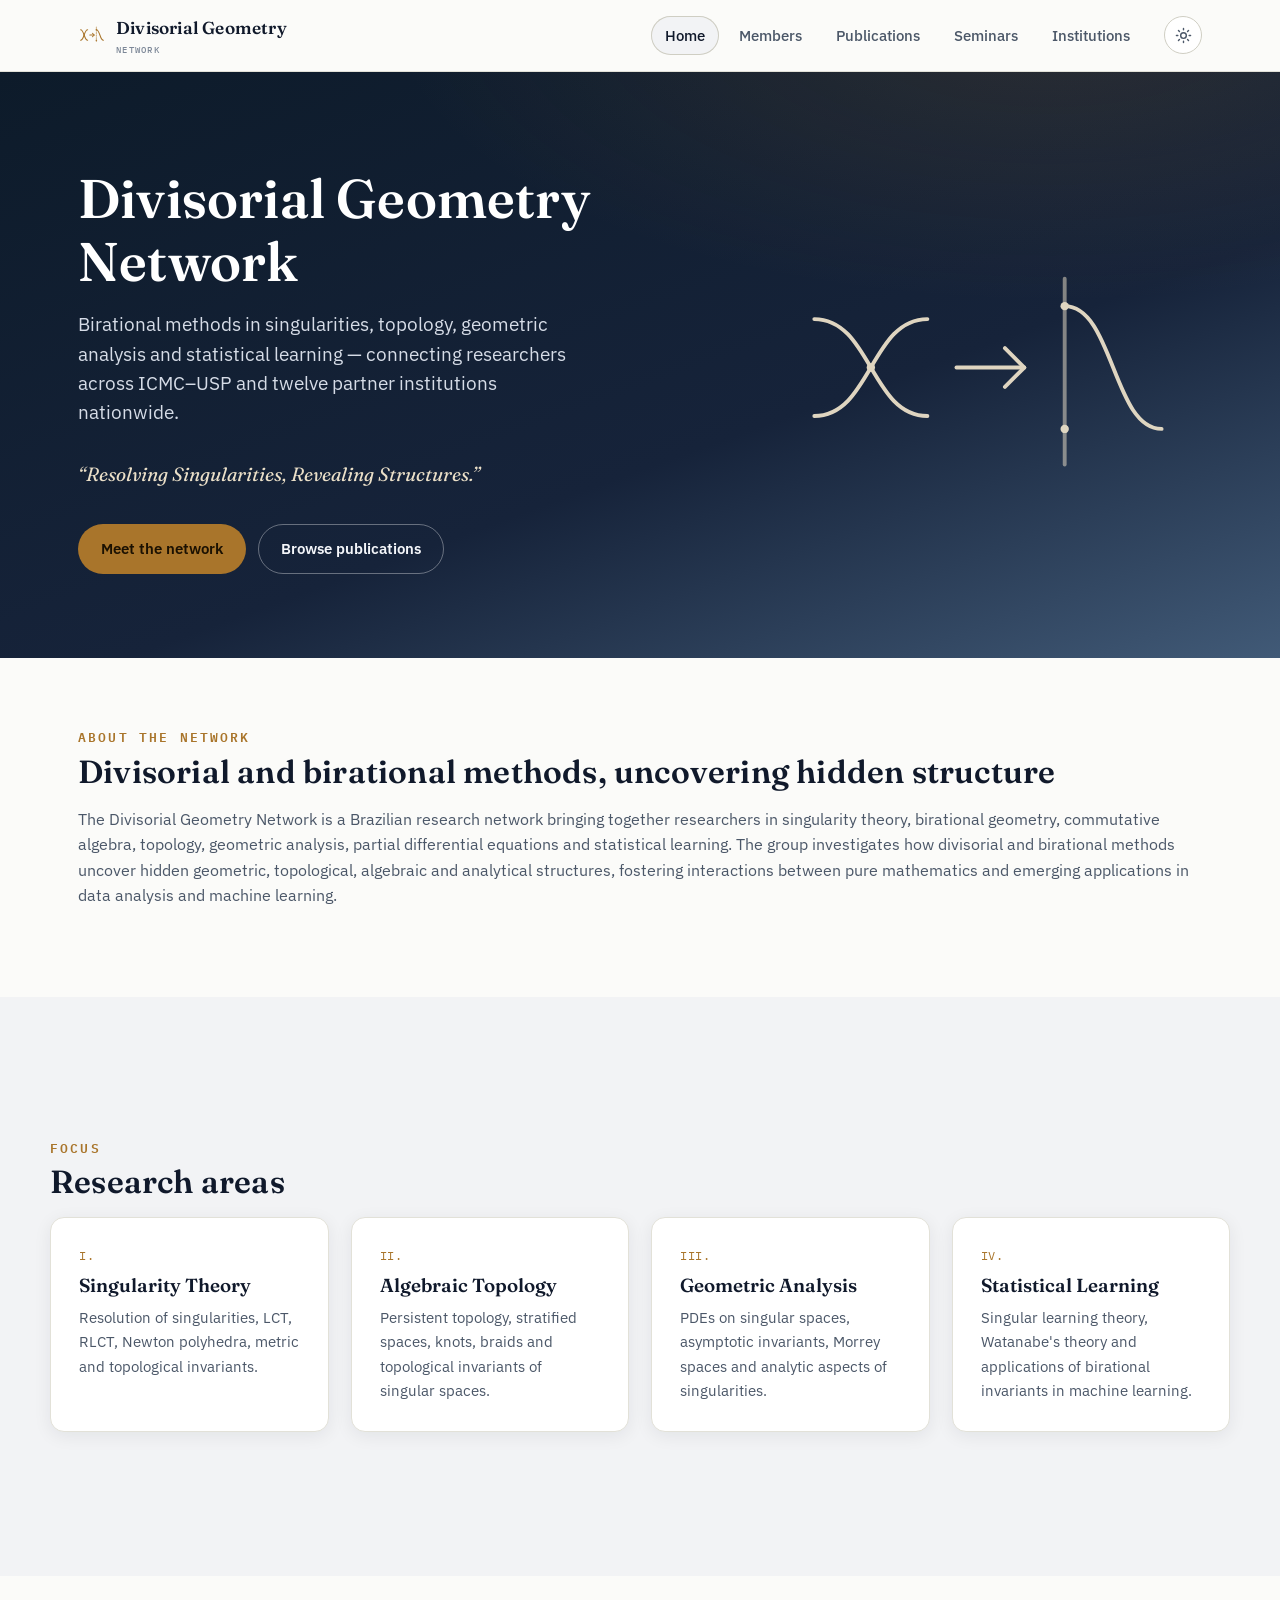
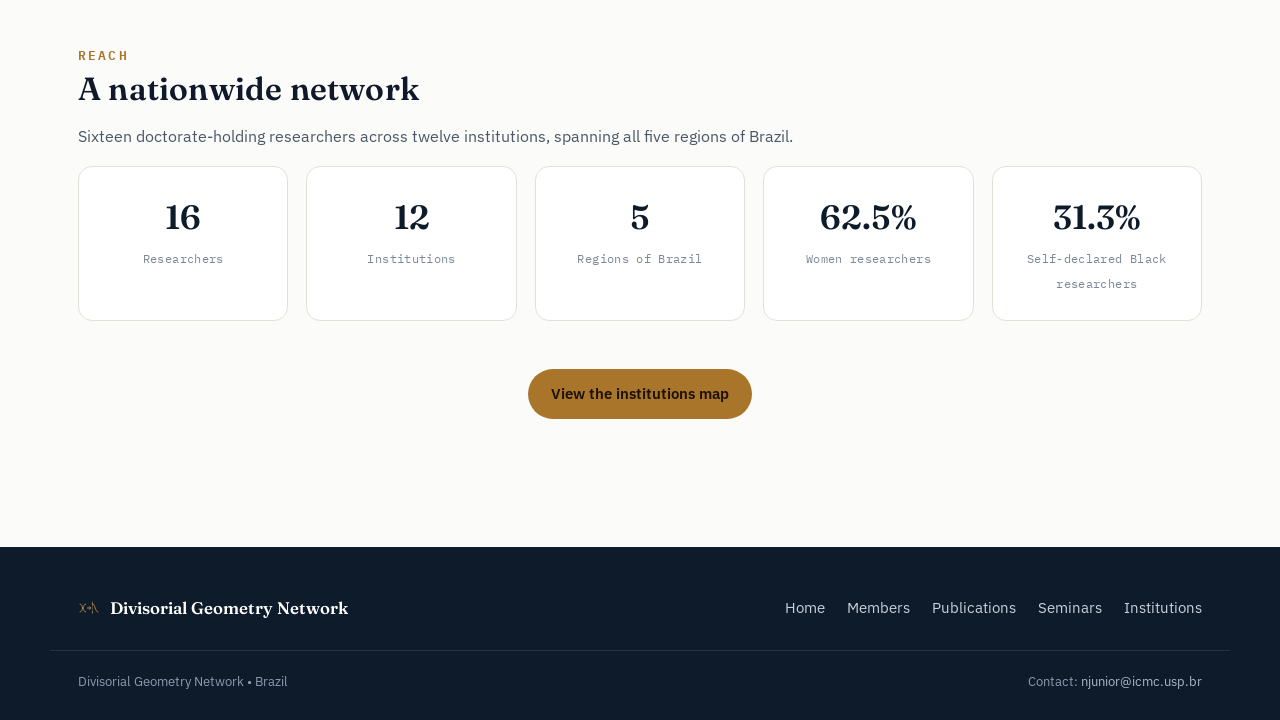
==== commit 708fca00: "Update index.html" ====
--- a/index.html
+++ b/index.html
@@ -17,7 +17,6 @@
   <section class="hero">
     <div class="hero-inner">
       <div>
-        <div class="hero-eyebrow">Brazilian research network &middot; est. singularity &amp; birational geometry</div>
         <h1>Divisorial Geometry Network</h1>
         <p class="lede">Birational methods in singularities, topology, geometric analysis and statistical learning — connecting researchers across ICMC&ndash;USP and twelve partner institutions nationwide.</p>
         <div class="hero-motto">&ldquo;Resolving Singularities, Revealing Structures.&rdquo;</div>
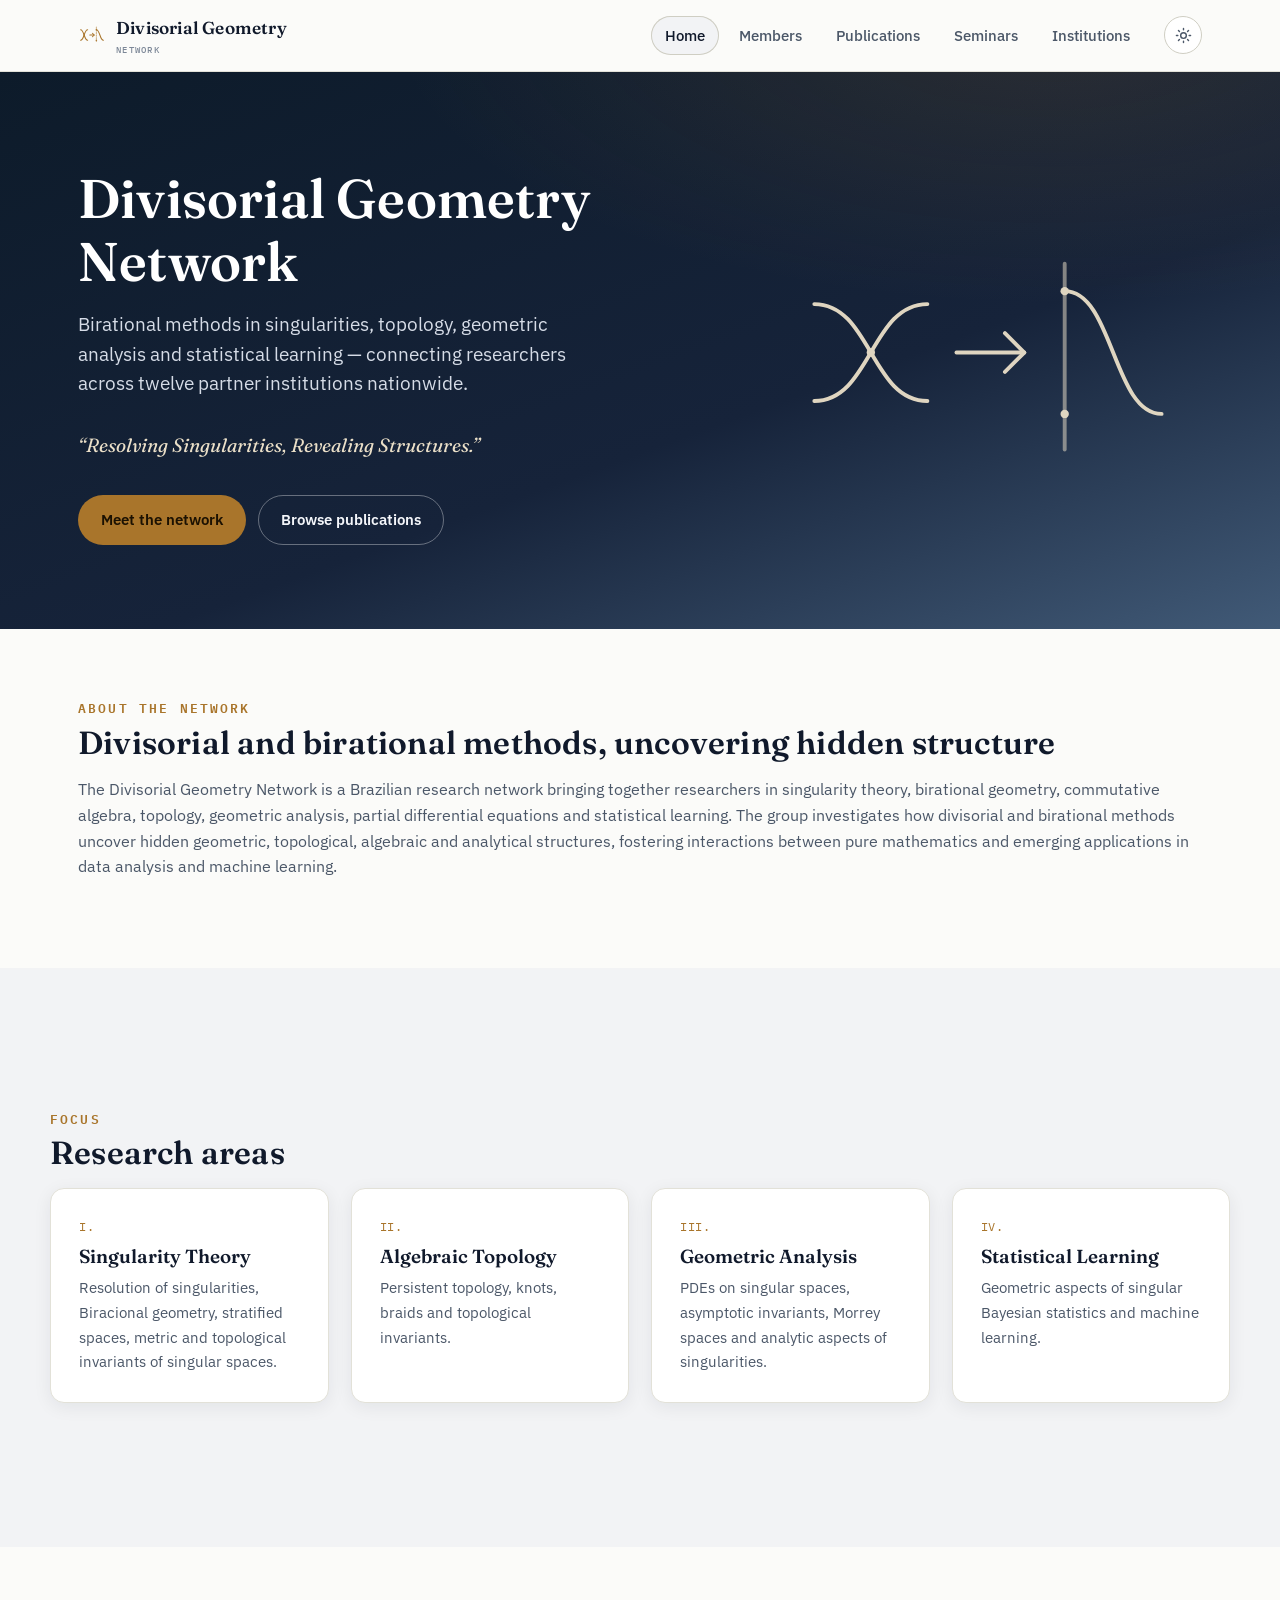
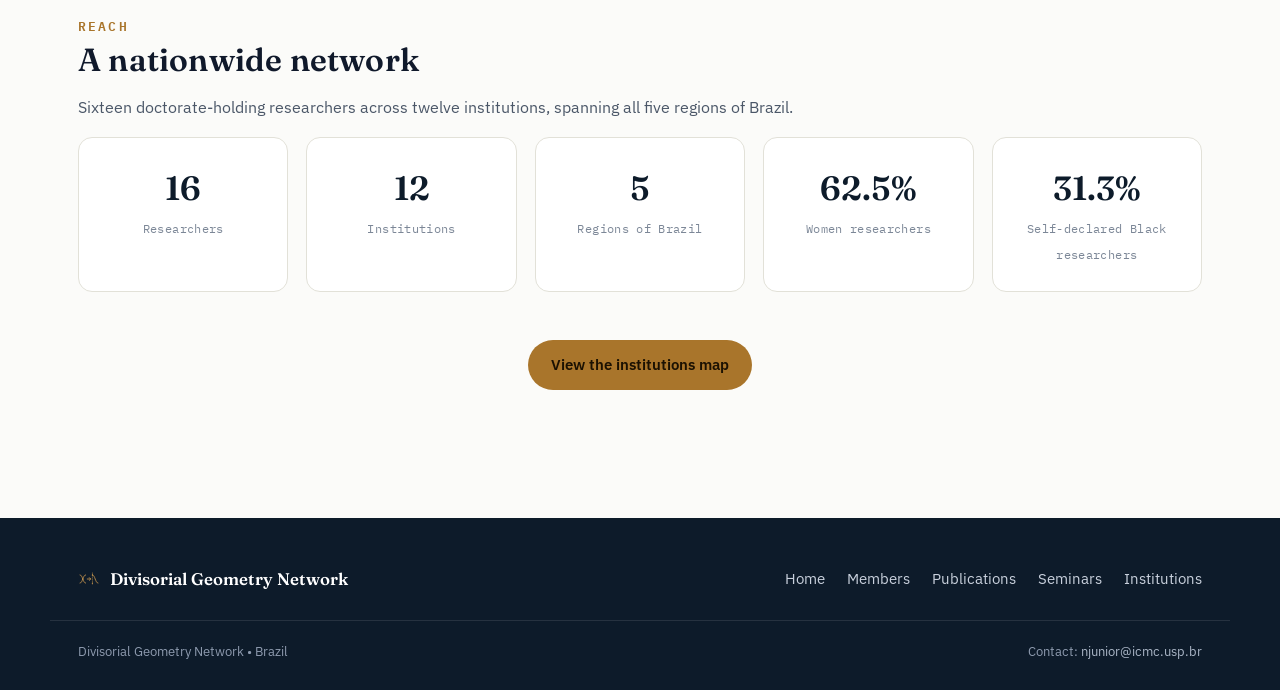
==== commit 4c50cc17: "Update index.html" ====
--- a/index.html
+++ b/index.html
@@ -18,7 +18,7 @@
     <div class="hero-inner">
       <div>
         <h1>Divisorial Geometry Network</h1>
-        <p class="lede">Birational methods in singularities, topology, geometric analysis and statistical learning — connecting researchers across ICMC&ndash;USP and twelve partner institutions nationwide.</p>
+        <p class="lede">Birational methods in singularities, topology, geometric analysis and statistical learning — connecting researchers across twelve partner institutions nationwide.</p>
         <div class="hero-motto">&ldquo;Resolving Singularities, Revealing Structures.&rdquo;</div>
         <div class="hero-actions">
           <a class="btn btn-primary" href="members.html">Meet the network</a>
@@ -60,12 +60,12 @@
         <div class="card">
           <span class="card-index">I.</span>
           <h3>Singularity Theory</h3>
-          <p>Resolution of singularities, LCT, RLCT, Newton polyhedra, metric and topological invariants.</p>
+          <p>Resolution of singularities, Biracional geometry, stratified spaces, metric and topological invariants of singular spaces.</p>
         </div>
         <div class="card">
           <span class="card-index">II.</span>
           <h3>Algebraic Topology</h3>
-          <p>Persistent topology, stratified spaces, knots, braids and topological invariants of singular spaces.</p>
+          <p>Persistent topology, knots, braids and topological invariants.</p>
         </div>
         <div class="card">
           <span class="card-index">III.</span>
@@ -75,7 +75,7 @@
         <div class="card">
           <span class="card-index">IV.</span>
           <h3>Statistical Learning</h3>
-          <p>Singular learning theory, Watanabe's theory and applications of birational invariants in machine learning.</p>
+          <p>Geometric aspects of singular Bayesian statistics and machine learning.</p>
         </div>
       </div>
     </div>
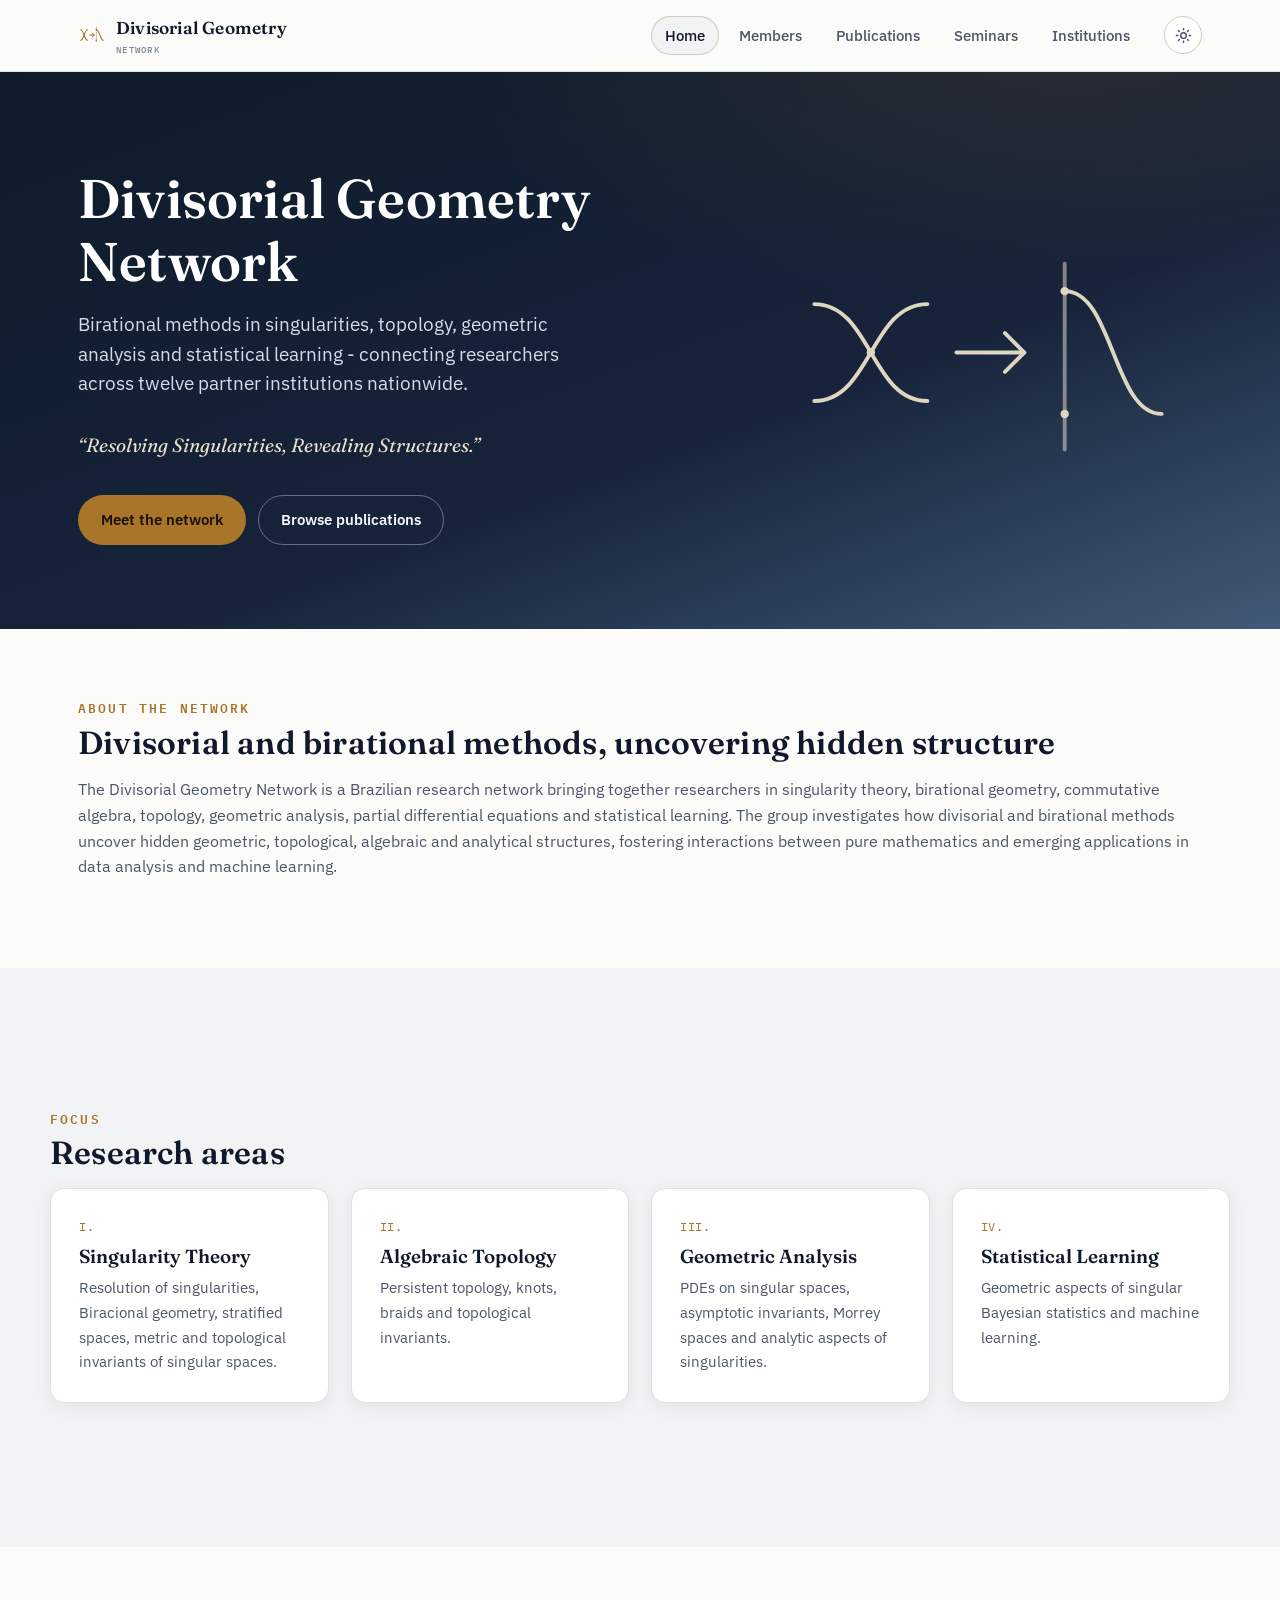
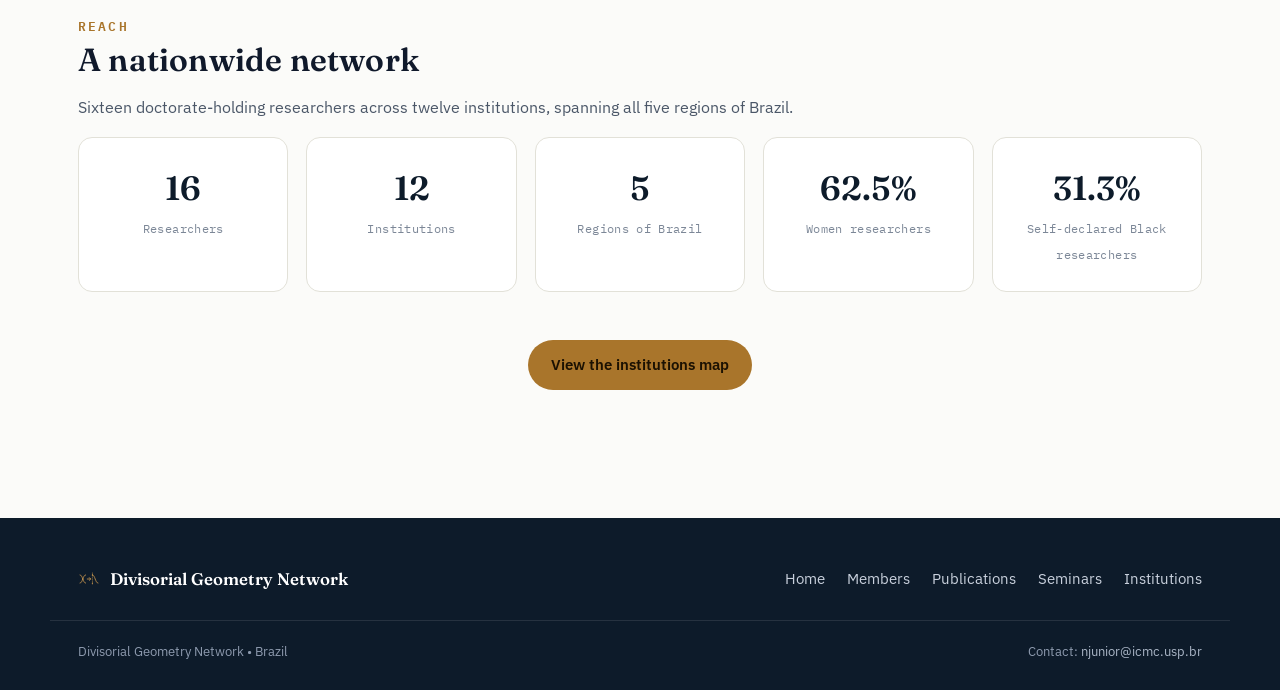
==== commit 6e3af31c: "Update index.html" ====
--- a/index.html
+++ b/index.html
@@ -18,7 +18,7 @@
     <div class="hero-inner">
       <div>
         <h1>Divisorial Geometry Network</h1>
-        <p class="lede">Birational methods in singularities, topology, geometric analysis and statistical learning — connecting researchers across twelve partner institutions nationwide.</p>
+        <p class="lede">Birational methods in singularities, topology, geometric analysis and statistical learning - connecting researchers across twelve partner institutions nationwide.</p>
         <div class="hero-motto">&ldquo;Resolving Singularities, Revealing Structures.&rdquo;</div>
         <div class="hero-actions">
           <a class="btn btn-primary" href="members.html">Meet the network</a>
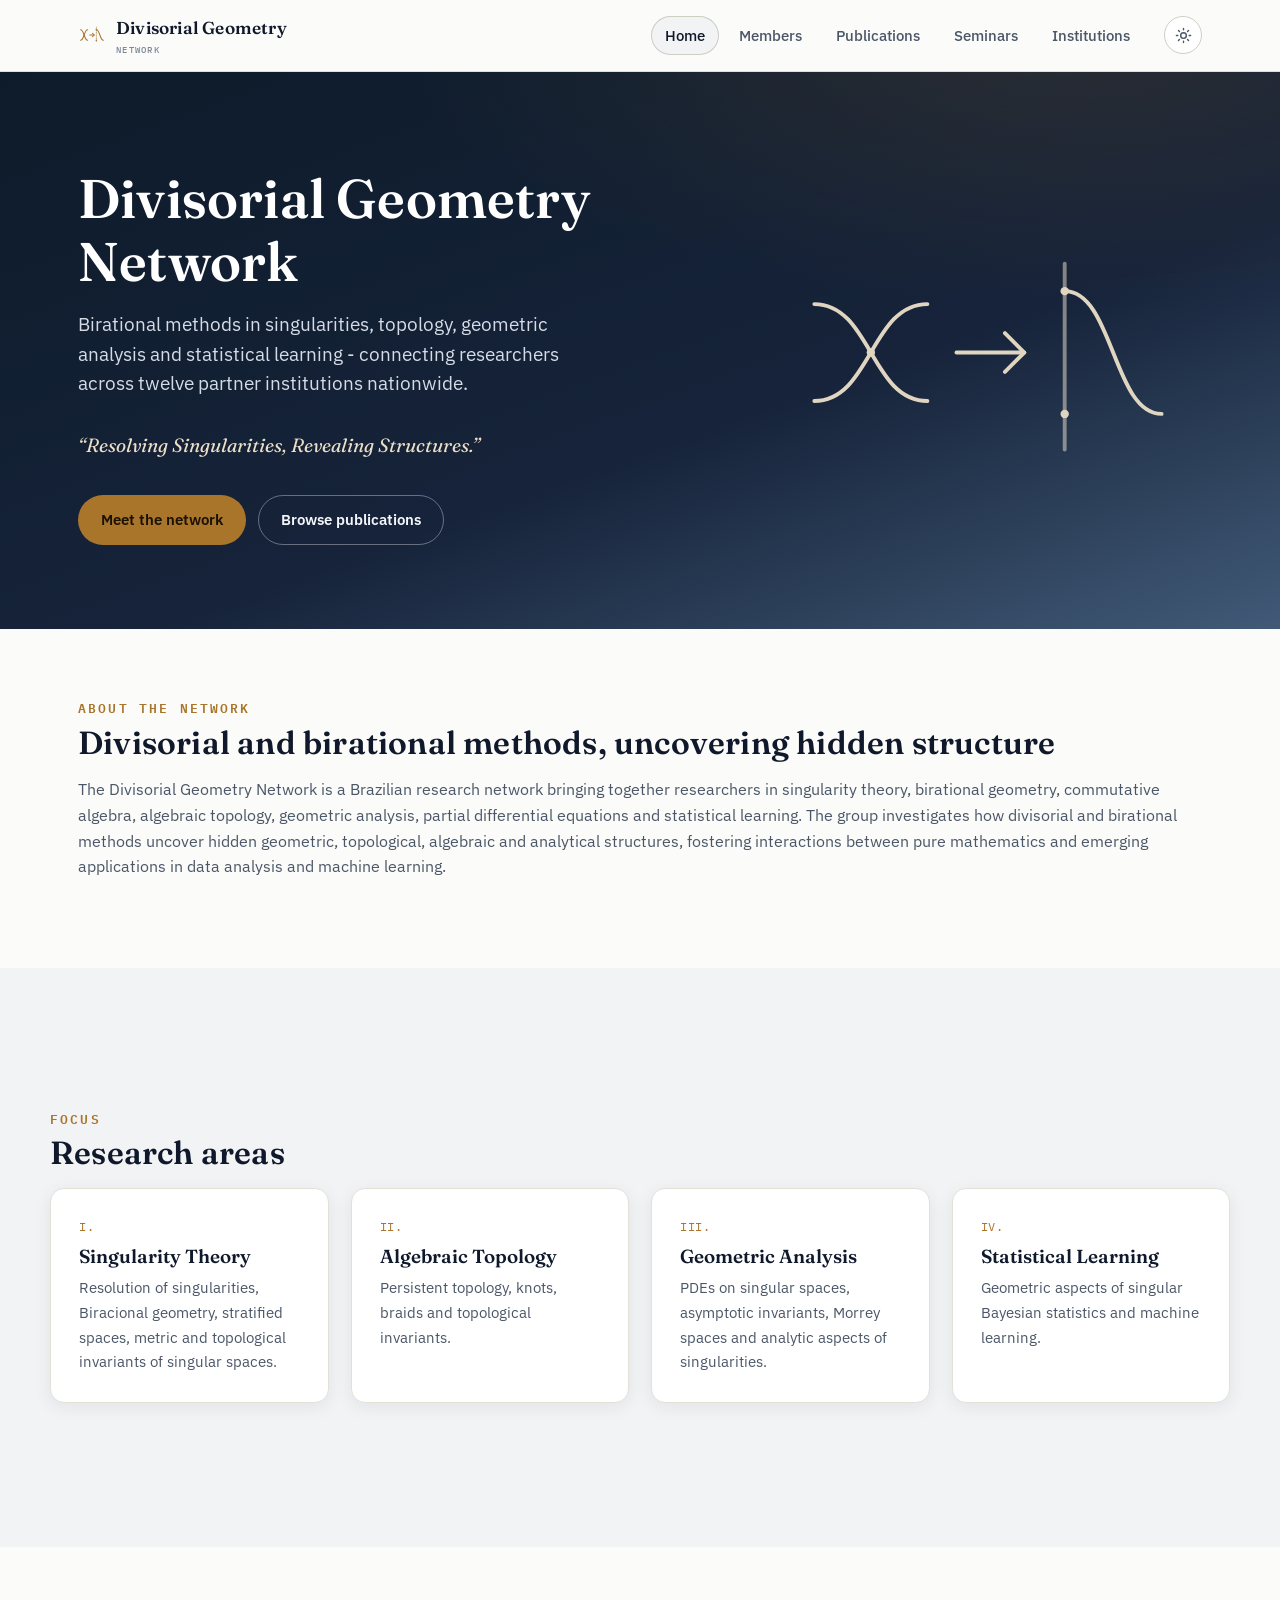
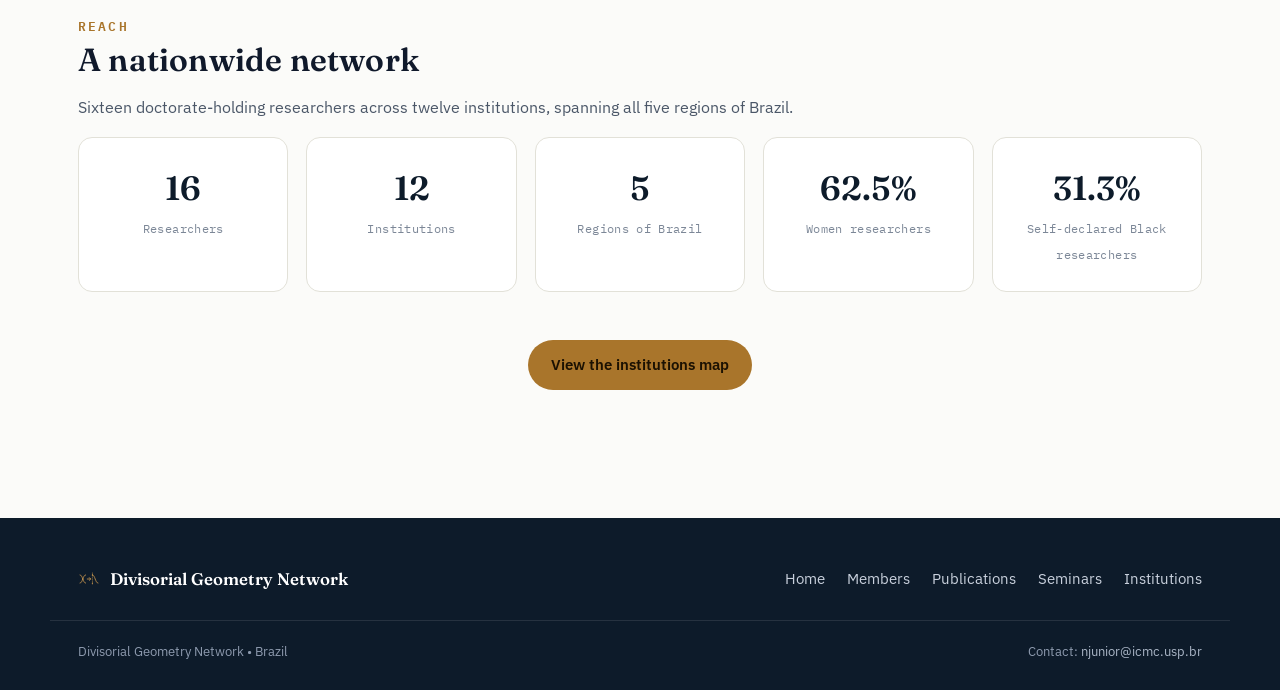
==== commit cab30a3f: "Update index.html" ====
--- a/index.html
+++ b/index.html
@@ -45,7 +45,7 @@
     <h2><span class="eyebrow">About the network</span>Divisorial and birational methods, uncovering hidden structure</h2>
     <p>
       The Divisorial Geometry Network is a Brazilian research network bringing together
-      researchers in singularity theory, birational geometry, commutative algebra, topology,
+      researchers in singularity theory, birational geometry, commutative algebra, algebraic topology,
       geometric analysis, partial differential equations and statistical learning. The group
       investigates how divisorial and birational methods uncover hidden geometric, topological,
       algebraic and analytical structures, fostering interactions between pure mathematics and
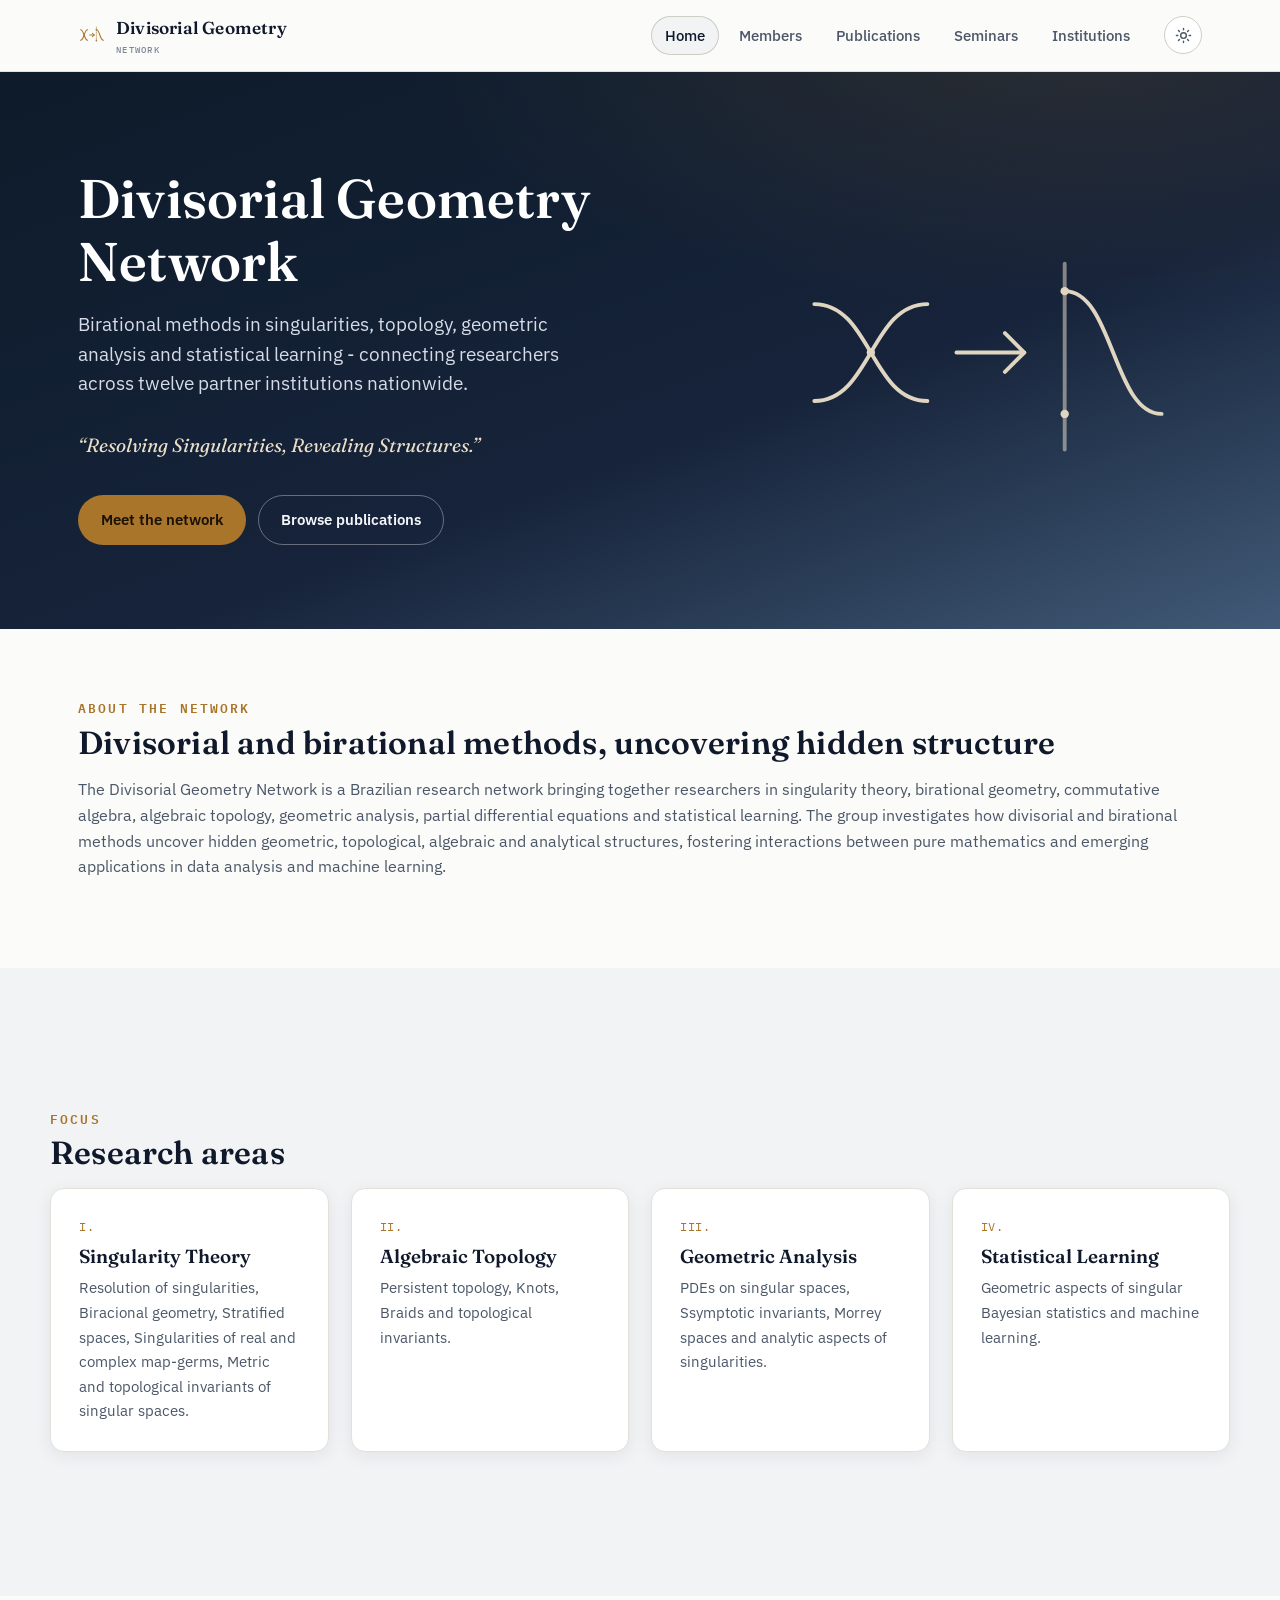
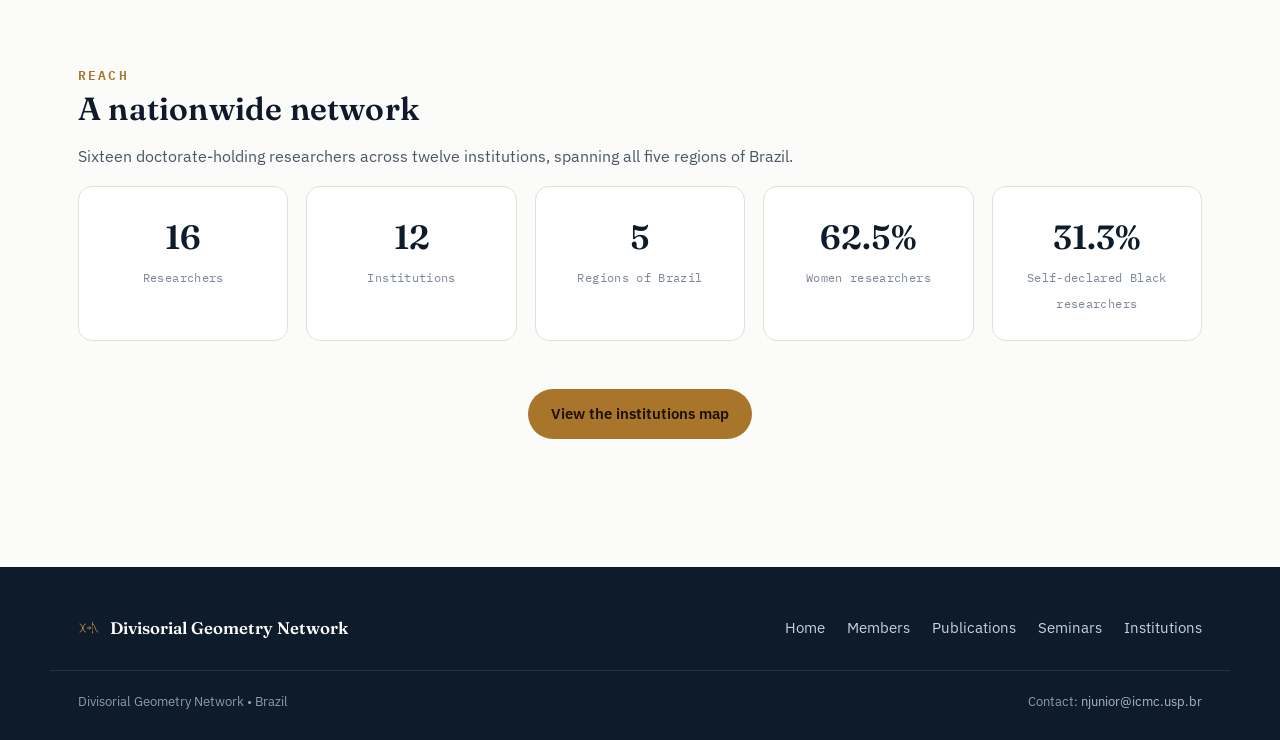
==== commit 1a30b3f1: "Update index.html" ====
--- a/index.html
+++ b/index.html
@@ -60,17 +60,17 @@
         <div class="card">
           <span class="card-index">I.</span>
           <h3>Singularity Theory</h3>
-          <p>Resolution of singularities, Biracional geometry, stratified spaces, metric and topological invariants of singular spaces.</p>
+          <p>Resolution of singularities, Biracional geometry, Stratified spaces, Singularities of real and complex map-germs, Metric and topological invariants of singular spaces.</p>
         </div>
         <div class="card">
           <span class="card-index">II.</span>
           <h3>Algebraic Topology</h3>
-          <p>Persistent topology, knots, braids and topological invariants.</p>
+          <p>Persistent topology, Knots, Braids and topological invariants.</p>
         </div>
         <div class="card">
           <span class="card-index">III.</span>
           <h3>Geometric Analysis</h3>
-          <p>PDEs on singular spaces, asymptotic invariants, Morrey spaces and analytic aspects of singularities.</p>
+          <p>PDEs on singular spaces, Ssymptotic invariants, Morrey spaces and analytic aspects of singularities.</p>
         </div>
         <div class="card">
           <span class="card-index">IV.</span>
